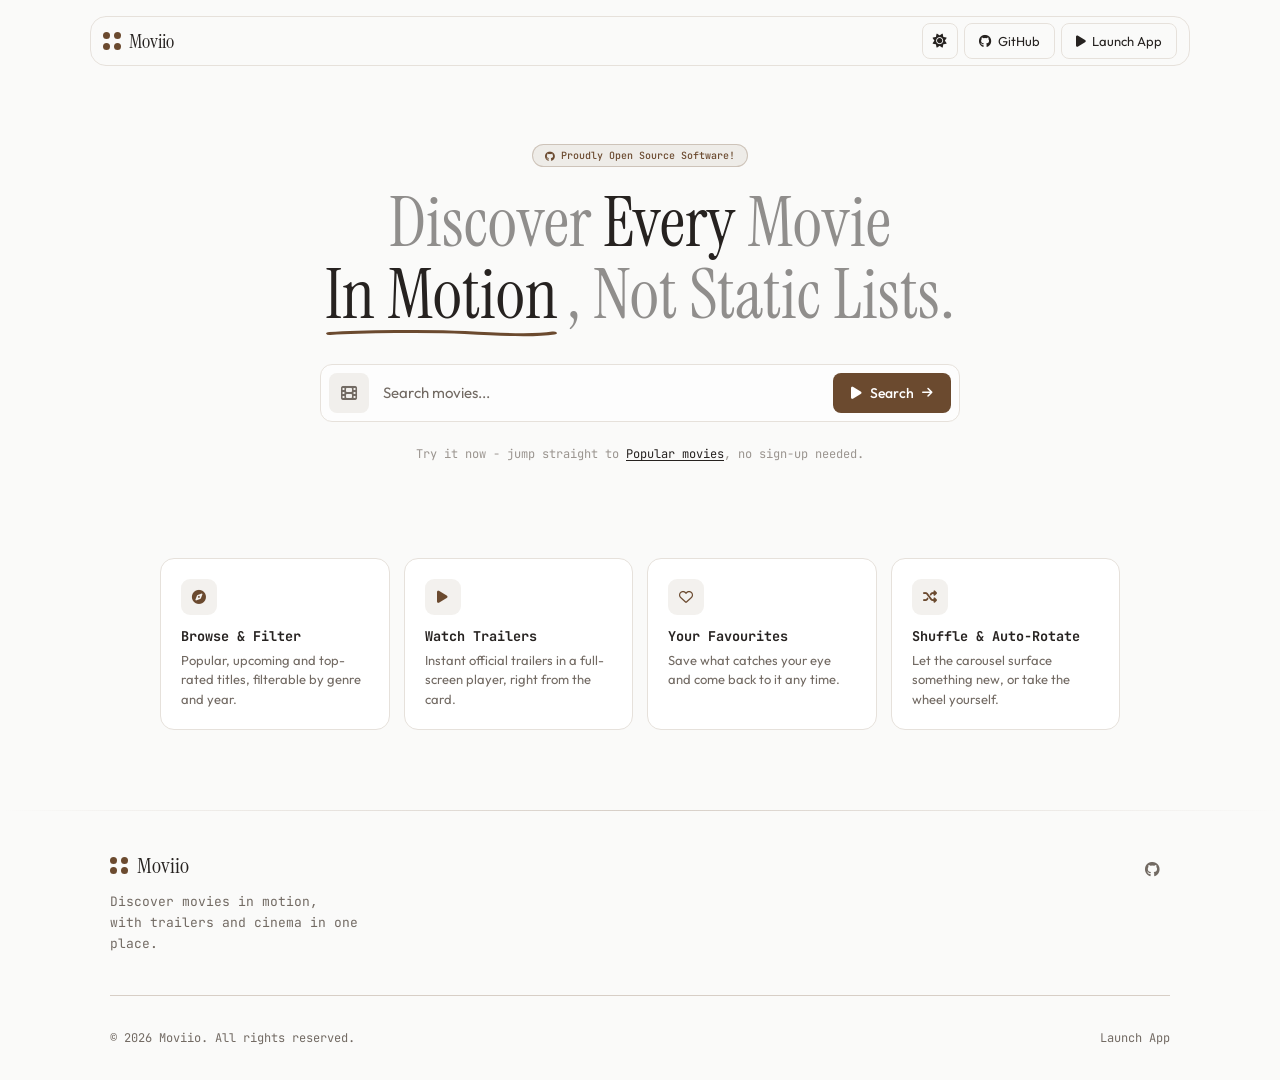
==== index.html @ a6189692 "feat: modular styles/scripts, header polish, retro carousel buttons, light theme fixes, instructions" ====
<!DOCTYPE html>
<html lang="en" data-theme="dark">
<!--
██████╗ ██╗██╗      █████╗ ██╗
██╔══██╗██║██║     ██╔══██╗██║
██████╔╝██║██║     ███████║██║
██╔══██╗██║██║     ██╔══██║██║
██████╔╝██║███████╗██║  ██║███████╗
╚═════╝ ╚═╝╚══════╝╚═╝  ╚═╝╚══════╝
███╗   ███╗ █████╗ ██╗     ██╗██╗  ██╗
████╗ ████║██╔══██╗██║     ██║██║ ██╔╝
██╔████╔██║███████║██║     ██║█████╔╝
██║╚██╔╝██║██╔══██║██║     ██║██╔═██╗
██║ ╚═╝ ██║██║  ██║███████╗██║██║  ██╗
╚═╝     ╚═╝╚═╝  ╚═╝╚══════╝╚═╝╚═╝  ╚═╝
What are you doing here?! you sneaky developer...
-->
<head>
  <meta charset="UTF-8" />
  <meta name="viewport" content="width=device-width, initial-scale=1.0" />
  <meta http-equiv="X-UA-Compatible" content="IE=edge" />
  <title>Moviio - Discover movies in motion. Browse films, watch trailers, and explore cinema with Moviio.</title>
  <meta name="description"
    content="Moviio is a modern movie discovery platform to explore popular, top-rated, and upcoming films, watch official trailers, and browse cinema in a smooth motion-driven experience." />
  <meta name="keywords"
    content="movies, movie discovery, film explorer, cinema, movie trailers, tmdb, film search, moviio" />
  <meta name="author" content="Moviio" />
  <meta name="robots" content="index, follow" />
  <meta property="og:description"
    content="Discover movies in motion. Browse films, watch trailers, and explore cinema with Moviio." />
  <meta name="theme-color" content="#16130f" />
  <meta name="color-scheme" content="dark light" />
  <link rel="icon" href="./assets/favicon.svg" />
  <link rel="manifest" href="/manifest.json">
  <meta name="apple-mobile-web-app-capable" content="yes">
  <link rel="stylesheet" href="landing.css" />
  <link rel="stylesheet" href="https://cdnjs.cloudflare.com/ajax/libs/font-awesome/6.5.1/css/all.min.css"
    crossorigin="anonymous" referrerpolicy="no-referrer" />
  <script>
    (function () {
      try {
        var t = localStorage.getItem("moviio-theme");
        if (t === "light" || t === "dark") {
          document.documentElement.setAttribute("data-theme", t);
        }
      } catch (e) { }
    })();
  </script>
</head>

<body>
  <div class="landing">
    <div class="l-bg-layers">
      <div class="l-bg-glow"></div>
      <div class="l-bg-vignette"></div>
    </div>

    <div class="l-nav-outer">
      <nav class="l-nav">
        <a class="l-nav-left" href="index.html">
          <div class="l-logo"><span></span><span></span><span></span><span></span></div>
          <span class="l-wordmark">Moviio</span>
        </a>
        <div class="l-nav-actions">
          <button class="l-pill-btn theme-toggle-btn icon-only" id="themeToggleBtn" title="Toggle theme">
            <i class="fa-solid fa-moon theme-icon-dark"></i>
            <i class="fa-solid fa-sun theme-icon-light"></i>
          </button>
          <a class="l-pill-btn" href="https://github.com/bilalmlkdev/moviio.git" target="_blank"
            rel="noopener noreferrer">
            <i class="fa-brands fa-github"></i>
            <span class="l-pill-label">GitHub</span>
          </a>
          <a class="l-pill-btn" href="app.html">
            <i class="fa-solid fa-play"></i>
            <span class="l-pill-label">Launch App</span>
          </a>
        </div>
      </nav>
    </div>

    <header class="l-hero">
      <div class="l-badge-row">
        <span class="l-badge"><i class="fa-brands fa-github"></i> Proudly Open Source Software!</span>
      </div>

      <h1 class="l-heading">
        <span class="l-dim">Discover <span class="l-solid">Every</span> Movie</span>
        <span>
          <span class="l-underline-wrap">
            <span>In Motion</span>
            <svg viewBox="0 0 100 10" preserveAspectRatio="none">
              <path d="M2 5.5C15 3.5 45 2.5 60 4.5C75 6.5 90 8 98 5" stroke="currentColor" stroke-width="3" fill="none"
                stroke-linecap="round" />
            </svg>
          </span>
          <span class="l-dim">, Not Static Lists.</span>
        </span>
      </h1>

      <div class="l-analyzer">
        <form class="l-input-row" id="landingSearchForm">
          <div class="l-input-icon"><i class="fa-solid fa-film"></i></div>
          <input type="search" class="l-input-field" id="landingSearchInput" placeholder="Search movies..."
            autocomplete="off" />
          <button type="submit" class="l-analyze-btn">
            <i class="fa-solid fa-play"></i>
            <span>Search</span>
            <i class="fa-solid fa-arrow-right" style="font-size:12px;"></i>
          </button>
        </form>
        <p class="l-analyzer-hint">
          Try it now - jump straight to <button type="button" onclick="window.location.href='app.html'">Popular
            movies</button>, no sign-up needed.
        </p>
      </div>
    </header>

    <section class="l-features">
      <div class="l-feature-card">
        <div class="l-feature-icon"><i class="fa-solid fa-compass"></i></div>
        <h3>Browse &amp; Filter</h3>
        <p>Popular, upcoming and top-rated titles, filterable by genre and year.</p>
      </div>
      <div class="l-feature-card">
        <div class="l-feature-icon"><i class="fa-solid fa-play"></i></div>
        <h3>Watch Trailers</h3>
        <p>Instant official trailers in a full-screen player, right from the card.</p>
      </div>
      <div class="l-feature-card">
        <div class="l-feature-icon"><i class="fa-regular fa-heart"></i></div>
        <h3>Your Favourites</h3>
        <p>Save what catches your eye and come back to it any time.</p>
      </div>
      <div class="l-feature-card">
        <div class="l-feature-icon"><i class="fa-solid fa-shuffle"></i></div>
        <h3>Shuffle &amp; Auto-Rotate</h3>
        <p>Let the carousel surface something new, or take the wheel yourself.</p>
      </div>
    </section>

    <footer class="l-footer">
      <div class="l-footer-hairline"></div>
      <div class="l-footer-inner">
        <div class="l-footer-top">
          <div class="l-footer-brand-block">
            <a class="l-footer-brand" href="index.html">
              <div class="l-logo"><span></span><span></span><span></span><span></span></div>
              <span class="l-wordmark">Moviio</span>
            </a>
            <p class="l-footer-tagline">Discover movies in motion,<br />with trailers and cinema in one place.</p>
          </div>

          <div class="l-footer-social">
            <a href="https://github.com/bilalmlkdev/moviio.git" target="_blank" rel="noopener noreferrer"
              aria-label="GitHub">
              <i class="fa-brands fa-github"></i>
            </a>
          </div>
        </div>

        <div class="l-footer-bottom">
          <p class="l-footer-copy">© <span id="footerYear"></span> Moviio. All rights reserved.</p>
          <div class="l-footer-links">
            <a href="app.html">Launch App</a>
          </div>
        </div>
      </div>
    </footer>
  </div>

  <script src="theme.js"></script>
  <script>
    document.getElementById("footerYear").textContent = new Date().getFullYear();

    document.getElementById("landingSearchForm").addEventListener("submit", function (e) {
      e.preventDefault();
      const query = document.getElementById("landingSearchInput").value.trim();
      if (query) {
        window.location.href = `app.html?search=${encodeURIComponent(query)}`;
      } else {
        window.location.href = "app.html";
      }
    });

    if ('serviceWorker' in navigator) {
      window.addEventListener('load', () => {
        navigator.serviceWorker.register('/sw.js');
      });
    }
  </script>
</body>

</html>
---- landing.css ----
@import url("https://fonts.googleapis.com/css2?family=Outfit:wght@100..900&family=JetBrains+Mono:wght@400;500;600&family=Instrument+Serif:ital@0;1&display=swap");

:root {
  --l-bg: #fafaf9;
  --l-fg: #262220;
  --l-fg-muted: #726a63;
  --l-card: #ffffff;
  --l-border: #e6e1db;
  --l-primary: #6b4a2f;
  --l-primary-fg: #ffffff;
  --l-chip-bg: rgba(107, 74, 47, 0.08);
  --l-chip-border: rgba(107, 74, 47, 0.25);
  --l-radius: 14px;
  --l-mono: "JetBrains Mono", ui-monospace, "Courier New", monospace;
  --l-serif: "Instrument Serif", Georgia, serif;
  --l-sans: "Outfit", sans-serif;
}

[data-theme="dark"] {
  --l-bg: #16130f;
  --l-fg: #f2ece4;
  --l-fg-muted: #a89c8f;
  --l-card: #201b16;
  --l-border: #332b23;
  --l-primary: #eec89a;
  --l-primary-fg: #201b16;
  --l-chip-bg: rgba(238, 200, 154, 0.1);
  --l-chip-border: rgba(238, 200, 154, 0.3);
}

* {
  box-sizing: border-box;
}

html,
body {
  margin: 0;
  padding: 0;
}

.landing {
  background: var(--l-bg);
  color: var(--l-fg);
  font-family: var(--l-sans);
  min-height: 100svh;
  width: 100%;
  overflow-x: hidden;
  position: relative;
  transition: background-color 0.25s ease, color 0.25s ease;
}

.landing a {
  color: inherit;
  text-decoration: none;
}

.landing ::selection {
  background: var(--l-primary);
  color: var(--l-primary-fg);
}

.l-bg-layers {
  position: fixed;
  inset: 0;
  z-index: -1;
  pointer-events: none;
}

.l-bg-glow {
  position: absolute;
  top: -18%;
  left: 50%;
  transform: translateX(-50%);
  width: min(680px, 90vw);
  aspect-ratio: 1 / 1;
  background: var(--l-chip-bg);
  border-radius: 50%;
  filter: blur(120px);
}

.l-bg-vignette {
  position: absolute;
  inset: 0;
  background: radial-gradient(ellipse at center, transparent 0%, var(--l-bg) 82%);
}

/* Promo banner (not used in this version) */
.l-promo {
  ...
}

/* (keep if needed) */

/* Nav */
.l-nav-outer {
  position: fixed;
  top: 0;
  left: 0;
  right: 0;
  z-index: 20;
  padding: 8px 8px 0;
}

.l-nav {
  margin: 8px auto 0;
  width: 100%;
  max-width: 1100px;
  padding: 6px 12px;
  background: color-mix(in srgb, var(--l-bg) 60%, transparent);
  backdrop-filter: blur(16px);
  -webkit-backdrop-filter: blur(16px);
  border: 1px solid var(--l-border);
  border-radius: 16px;
  display: flex;
  align-items: center;
  justify-content: space-between;
  gap: 8px;
  transition: max-width 0.3s ease, padding 0.3s ease;
}

.l-nav-left {
  display: flex;
  align-items: center;
  gap: 8px;
  min-width: 0;
}

.l-logo {
  display: inline-grid;
  grid-template-columns: repeat(2, 1fr);
  gap: 3px;
  width: 18px;
  height: 18px;
  flex-shrink: 0;
}

.l-logo span {
  width: 7px;
  height: 7px;
  border-radius: 50%;
  background: var(--l-primary);
}

.l-wordmark {
  font-family: var(--l-serif);
  font-size: 20px;
  white-space: nowrap;
}

.l-nav-actions {
  display: flex;
  align-items: center;
  gap: 6px;
  flex-shrink: 0;
}

.l-pill-btn {
  display: inline-flex;
  align-items: center;
  gap: 6px;
  height: 36px;
  padding: 0 12px;
  border-radius: 8px;
  border: 1px solid var(--l-border);
  background: transparent;
  color: var(--l-fg);
  font-family: var(--l-sans);
  font-size: 13px;
  cursor: pointer;
  transition: background 0.2s ease, border-color 0.2s ease;
}

.l-pill-btn:hover {
  background: var(--l-chip-bg);
  border-color: var(--l-primary);
}

.l-pill-btn.icon-only {
  width: 36px;
  padding: 0;
  justify-content: center;
}

.l-pill-btn .l-pill-label {
  display: none;
}

.l-pill-btn.theme-toggle-btn {
  position: relative;
}

.l-pill-btn .theme-icon-light,
.l-pill-btn .theme-icon-dark {
  position: absolute;
  transition: opacity 0.2s ease, transform 0.3s ease;
  font-size: 14px;
}

.l-pill-btn .theme-icon-light {
  opacity: 0;
  transform: rotate(-90deg) scale(0.5);
}

.l-pill-btn .theme-icon-dark {
  opacity: 1;
  transform: rotate(0deg) scale(1);
}

[data-theme="light"] .l-pill-btn .theme-icon-light {
  opacity: 1;
  transform: rotate(0deg) scale(1);
}

[data-theme="light"] .l-pill-btn .theme-icon-dark {
  opacity: 0;
  transform: rotate(90deg) scale(0.5);
}

@media (min-width: 640px) {
  .l-pill-btn .l-pill-label {
    display: inline;
  }

  .l-pill-btn:not(.icon-only) {
    padding: 0 14px;
  }
}

/* Hero */
.l-hero {
  max-width: 900px;
  margin: 0 auto;
  padding: 132px 20px 24px;
  text-align: center;
  display: flex;
  flex-direction: column;
  align-items: center;
}

.l-badge-row {
  display: flex;
  justify-content: center;
  padding: 12px 0;
}

.l-badge {
  display: inline-flex;
  align-items: center;
  gap: 6px;
  padding: 4px 12px;
  border-radius: 999px;
  background: var(--l-chip-bg);
  border: 1px solid var(--l-chip-border);
  color: var(--l-primary);
  font-family: var(--l-mono);
  font-size: 10px;
  font-weight: 500;
}

.l-heading {
  font-family: var(--l-serif);
  font-weight: 400;
  line-height: 1;
  font-size: clamp(2.2rem, 6.2vw, 4.4rem);
  margin: 8px 0 0;
  display: flex;
  flex-direction: column;
  gap: 2px;
}

.l-heading .l-dim {
  color: color-mix(in srgb, var(--l-fg) 50%, transparent);
}

.l-heading .l-solid {
  color: var(--l-fg);
}

.l-heading .l-underline-wrap {
  position: relative;
  display: inline-block;
}

.l-heading .l-underline-wrap svg {
  position: absolute;
  left: 0;
  bottom: -8px;
  width: 100%;
  height: 10px;
  color: var(--l-primary);
  z-index: 0;
}

.l-heading .l-underline-wrap span {
  position: relative;
  z-index: 1;
}

/* Analyzer-style search */
.l-analyzer {
  width: 100%;
  max-width: 640px;
  margin: 34px auto 0;
}

.l-input-row {
  display: flex;
  align-items: stretch;
  gap: 10px;
  padding: 8px;
  border-radius: 12px;
  border: 1px solid var(--l-border);
  background: color-mix(in srgb, var(--l-card) 60%, transparent);
  backdrop-filter: blur(6px);
  transition: border-color 0.2s ease, box-shadow 0.2s ease;
  flex-wrap: wrap;
}

.l-input-row:focus-within {
  border-color: var(--l-primary);
  box-shadow: 0 0 0 3px var(--l-chip-bg);
}

.l-input-icon {
  display: none;
  align-items: center;
  justify-content: center;
  width: 40px;
  height: 40px;
  border-radius: 8px;
  background: var(--l-chip-bg);
  color: var(--l-fg-muted);
  flex-shrink: 0;
}

@media (min-width: 640px) {
  .l-input-icon {
    display: flex;
  }
}

.l-input-field {
  flex: 1;
  min-width: 160px;
  background: transparent;
  border: none;
  outline: none;
  font-family: var(--l-sans);
  font-size: 15px;
  color: var(--l-fg);
  padding: 0 4px;
}

.l-input-field::placeholder {
  color: var(--l-fg-muted);
}

.l-analyze-btn {
  display: inline-flex;
  align-items: center;
  justify-content: center;
  gap: 8px;
  height: 40px;
  padding: 0 18px;
  border-radius: 8px;
  background: var(--l-primary);
  color: var(--l-primary-fg);
  font-family: var(--l-sans);
  font-size: 14px;
  font-weight: 500;
  border: none;
  cursor: pointer;
  transition: opacity 0.2s ease;
  white-space: nowrap;
  flex-shrink: 0;
  width: 100%;
}

@media (min-width: 640px) {
  .l-analyze-btn {
    width: auto;
  }
}

.l-analyze-btn:hover {
  opacity: 0.9;
}

.l-analyzer-hint {
  font-family: var(--l-mono);
  font-size: 12px;
  color: color-mix(in srgb, var(--l-fg-muted) 70%, transparent);
  text-align: center;
  padding: 12px 16px 0;
}

.l-analyzer-hint button {
  background: none;
  border: none;
  padding: 0;
  font: inherit;
  color: var(--l-fg);
  text-decoration: underline;
  text-underline-offset: 2px;
  cursor: pointer;
}

/* Features grid */
.l-features {
  max-width: 1000px;
  margin: 60px auto 0;
  padding: 0 20px;
  display: grid;
  grid-template-columns: repeat(auto-fit, minmax(210px, 1fr));
  gap: 14px;
}

.l-feature-card {
  background: var(--l-card);
  border: 1px solid var(--l-border);
  border-radius: var(--l-radius);
  padding: 20px;
  text-align: left;
  transition: transform 0.2s ease, border-color 0.2s ease;
}

.l-feature-card:hover {
  transform: translateY(-3px);
  border-color: var(--l-primary);
}

.l-feature-icon {
  width: 36px;
  height: 36px;
  border-radius: 9px;
  display: flex;
  align-items: center;
  justify-content: center;
  background: var(--l-chip-bg);
  color: var(--l-primary);
  margin-bottom: 12px;
  font-size: 14px;
}

.l-feature-card h3 {
  font-family: var(--l-mono);
  font-size: 13.5px;
  margin: 0 0 6px;
}

.l-feature-card p {
  font-family: var(--l-sans);
  font-size: 13px;
  color: var(--l-fg-muted);
  line-height: 1.5;
  margin: 0;
}

/* Footer */
.l-footer {
  margin-top: 80px;
  position: relative;
  background: var(--l-bg);
}

.l-footer-hairline {
  height: 1px;
  background: linear-gradient(to right, transparent, var(--l-chip-border), transparent);
}

.l-footer-inner {
  max-width: 1100px;
  margin: 0 auto;
  padding: 0 20px;
}

.l-footer-top {
  display: flex;
  flex-direction: column;
  align-items: flex-start;
  justify-content: space-between;
  gap: 32px;
  padding: 40px 0;
}

@media (min-width: 768px) {
  .l-footer-top {
    flex-direction: row;
  }
}

.l-footer-brand-block {
  max-width: 280px;
}

.l-footer-brand {
  display: flex;
  align-items: center;
  gap: 9px;
}

.l-footer-brand .l-wordmark {
  font-size: 22px;
}

.l-footer-tagline {
  font-family: var(--l-mono);
  font-size: 13px;
  color: var(--l-fg-muted);
  line-height: 1.6;
  margin: 12px 0 0;
}

.l-footer-social {
  display: flex;
  align-items: center;
  gap: 6px;
}

.l-footer-social a {
  display: flex;
  align-items: center;
  justify-content: center;
  width: 36px;
  height: 36px;
  border-radius: 8px;
  color: var(--l-fg-muted);
  transition: background 0.2s ease, color 0.2s ease;
  font-size: 15px;
}

.l-footer-social a:hover {
  background: var(--l-chip-bg);
  color: var(--l-fg);
}

.l-footer-bottom {
  border-top: 1px solid var(--l-chip-border);
  padding: 22px 0;
  display: flex;
  flex-direction: column;
  align-items: center;
  justify-content: space-between;
  gap: 14px;
}

@media (min-width: 640px) {
  .l-footer-bottom {
    flex-direction: row;
  }
}

.l-footer-copy,
.l-footer-meta {
  font-family: var(--l-mono);
  font-size: 12px;
  color: var(--l-fg-muted);
  text-align: center;
}

.l-footer-copy a,
.l-footer-meta a {
  text-decoration: none;
}

.l-footer-copy a:hover,
.l-footer-meta a:hover {
  text-decoration: underline;
}

.l-footer-links {
  display: flex;
  align-items: center;
  gap: 16px;
}

.l-footer-links a {
  font-family: var(--l-mono);
  font-size: 12px;
  color: var(--l-fg-muted);
  transition: color 0.2s ease;
}

.l-footer-links a:hover {
  color: var(--l-fg);
}

@media (max-width: 480px) {
  .l-hero {
    padding: 120px 16px 16px;
  }

  .l-nav {
    padding: 6px 10px;
  }

  .l-wordmark {
    font-size: 17px;
  }
}
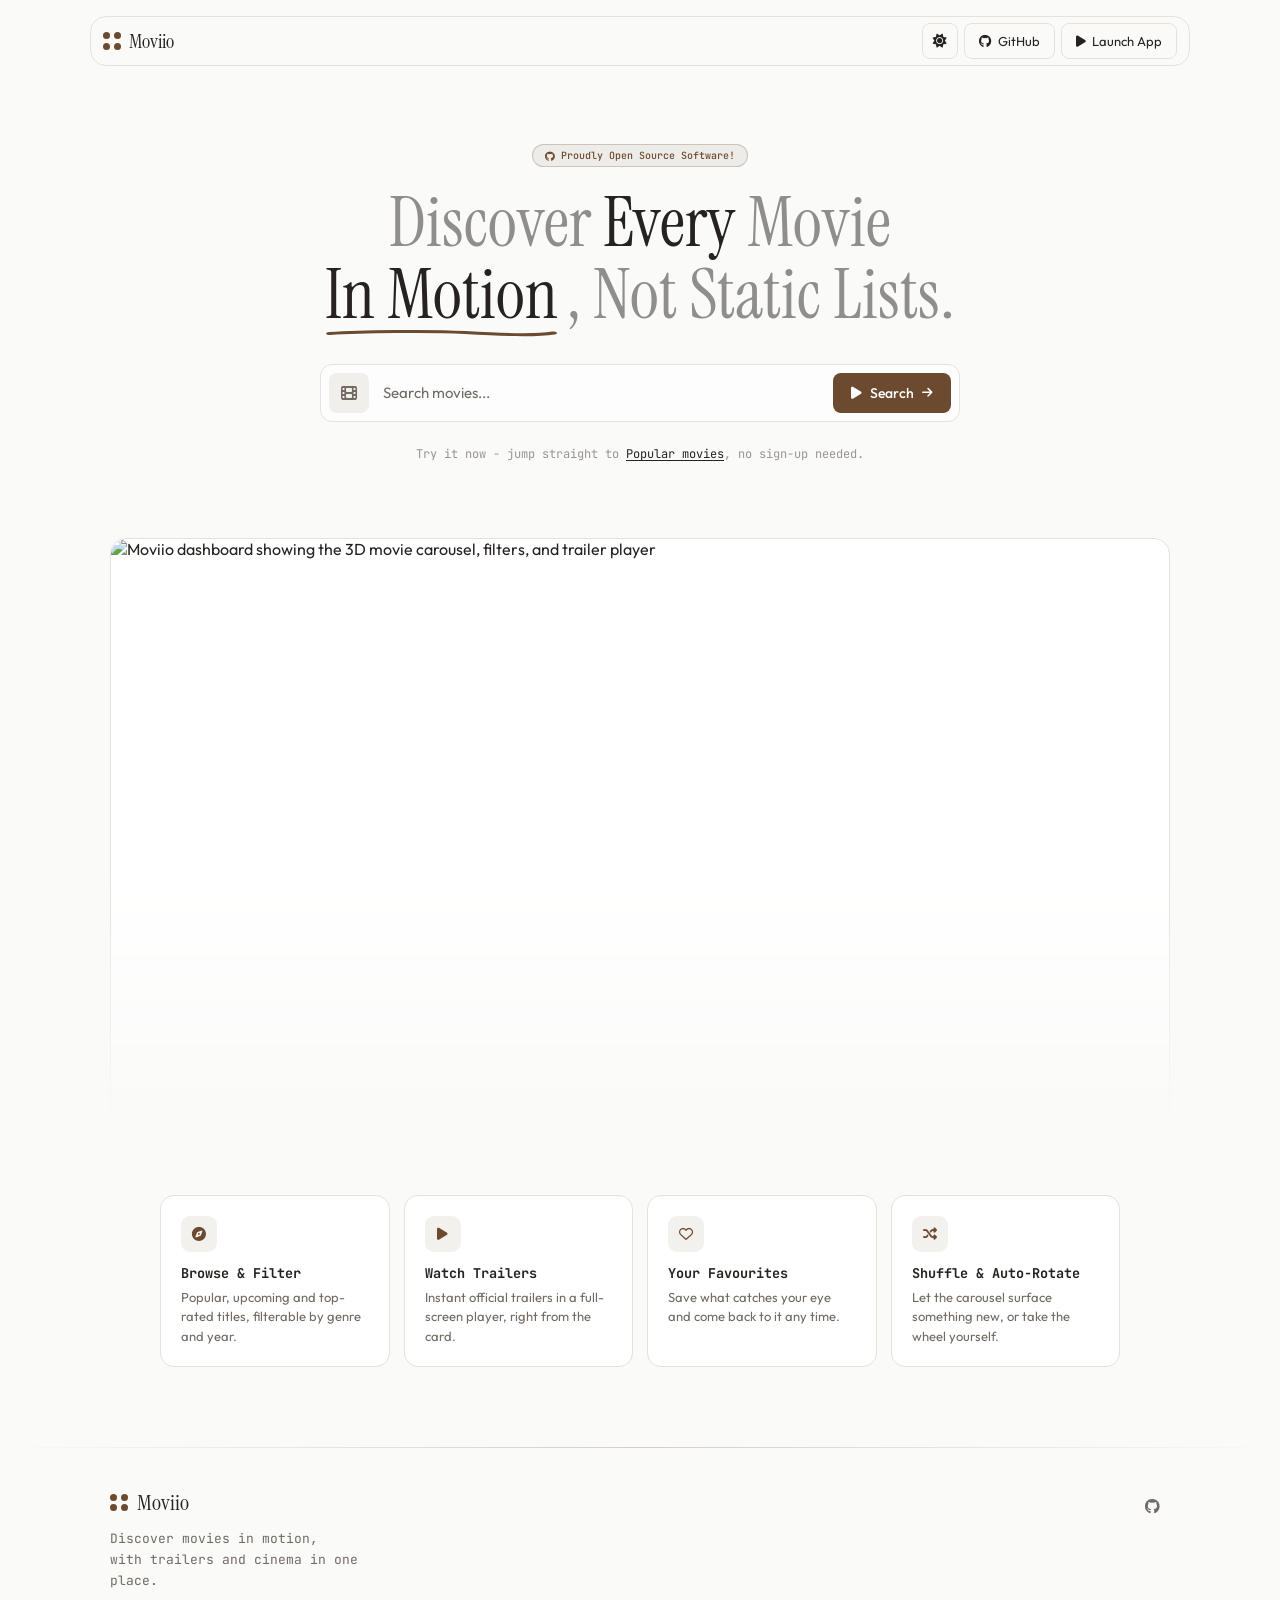
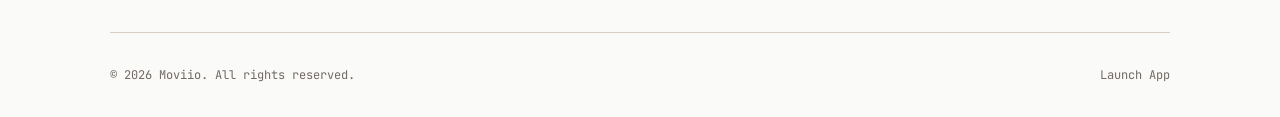
==== commit 213f7dfc: "fix: search-clear, outside-click dropdowns, drag carousel bug, trailer heart-btn ID mismatch; redesi" ====
--- a/index.html
+++ b/index.html
@@ -1,18 +1,18 @@
 <!DOCTYPE html>
 <html lang="en" data-theme="dark">
 <!--
-██████╗ ██╗██╗      █████╗ ██╗
-██╔══██╗██║██║     ██╔══██╗██║
-██████╔╝██║██║     ███████║██║
-██╔══██╗██║██║     ██╔══██║██║
-██████╔╝██║███████╗██║  ██║███████╗
-╚═════╝ ╚═╝╚══════╝╚═╝  ╚═╝╚══════╝
-███╗   ███╗ █████╗ ██╗     ██╗██╗  ██╗
-████╗ ████║██╔══██╗██║     ██║██║ ██╔╝
-██╔████╔██║███████║██║     ██║█████╔╝
-██║╚██╔╝██║██╔══██║██║     ██║██╔═██╗
-██║ ╚═╝ ██║██║  ██║███████╗██║██║  ██╗
-╚═╝     ╚═╝╚═╝  ╚═╝╚══════╝╚═╝╚═╝  ╚═╝
+████████▄ ██▄██▄      ██████▄ ██▄
+██▌▀▀██▄██▌██▌     ██▌▀▀██▄██▌
+██████▌▀██▌██▌     ████████▌██▌
+██▌▀▀██▄██▌██▌     ██▌▀▀██▄██▌
+██████▌▀██▌████████▄██▌  ██▌███████▄
+▀▀▀▀▀▀ ▀▀▀▀▀▀▀▀▀▀▀  ▀▀▀▀▀▀▀▀
+██▄   ███▄ █████▄ ██▄     ██▄██▄  ██▄
+████▄ ████▌██▀▀██▄██▌     ██▌██▌ ██▀▀
+██▌███▄▀██▌███████▌██▌     ██▌███▄▀▀
+██▌▀██▀▀██▌██▀▀██▄██▌     ██▌██▀▀██▄
+██▌ ▀▀ ██▌██▌  █████▄██▌██▄  ██▄
+▀▀     ▀▀▀▀▀  ▀▀▀▀▀▀▀▀▀▀▀▀  ▀▀
 What are you doing here?! you sneaky developer...
 -->
 <head>
@@ -36,6 +36,50 @@
   <link rel="stylesheet" href="landing.css" />
   <link rel="stylesheet" href="https://cdnjs.cloudflare.com/ajax/libs/font-awesome/6.5.1/css/all.min.css"
     crossorigin="anonymous" referrerpolicy="no-referrer" />
+  <style>
+    /* Preview section – matches landing aesthetic */
+    .l-preview {
+      margin: 40px auto 0;
+      max-width: 1100px;
+      padding: 0 20px;
+    }
+
+    .l-preview-inner {
+      position: relative;
+      overflow: hidden;
+      border-radius: 16px;
+      border: 1px solid var(--l-border);
+      background: var(--l-card);
+      box-shadow: 0 12px 40px rgba(0, 0, 0, 0.2);
+      transition: border-color 0.2s ease;
+    }
+
+    .l-preview-inner:hover {
+      border-color: var(--l-primary);
+    }
+
+    .l-preview-inner img {
+      display: block;
+      width: 100%;
+      height: auto;
+      aspect-ratio: 16 / 9;
+      object-fit: cover;
+      object-position: top;
+      border-radius: 16px;
+    }
+
+    /* Optional gradient mask at bottom (like original idea) */
+    .l-preview-mask {
+      mask-image: linear-gradient(to bottom, black 55%, transparent 100%);
+      -webkit-mask-image: linear-gradient(to bottom, black 55%, transparent 100%);
+    }
+
+    @media (max-width: 640px) {
+      .l-preview {
+        padding: 0 12px;
+      }
+    }
+  </style>
   <script>
     (function () {
       try {
@@ -116,6 +160,14 @@
       </div>
     </header>
 
+    <!--  PRODUCT SCREENSHOT / DASHBOARD PREVIEW  -->
+    <section class="l-preview">
+      <div class="l-preview-inner l-preview-mask">
+        <img src="./assets/dashboard.png"
+          alt="Moviio dashboard showing the 3D movie carousel, filters, and trailer player" loading="lazy" />
+      </div>
+    </section>
+
     <section class="l-features">
       <div class="l-feature-card">
         <div class="l-feature-icon"><i class="fa-solid fa-compass"></i></div>
--- a/landing.css
+++ b/landing.css
@@ -83,13 +83,6 @@
   inset: 0;
   background: radial-gradient(ellipse at center, transparent 0%, var(--l-bg) 82%);
 }
-
-/* Promo banner (not used in this version) */
-.l-promo {
-  ...
-}
-
-/* (keep if needed) */
 
 /* Nav */
 .l-nav-outer {
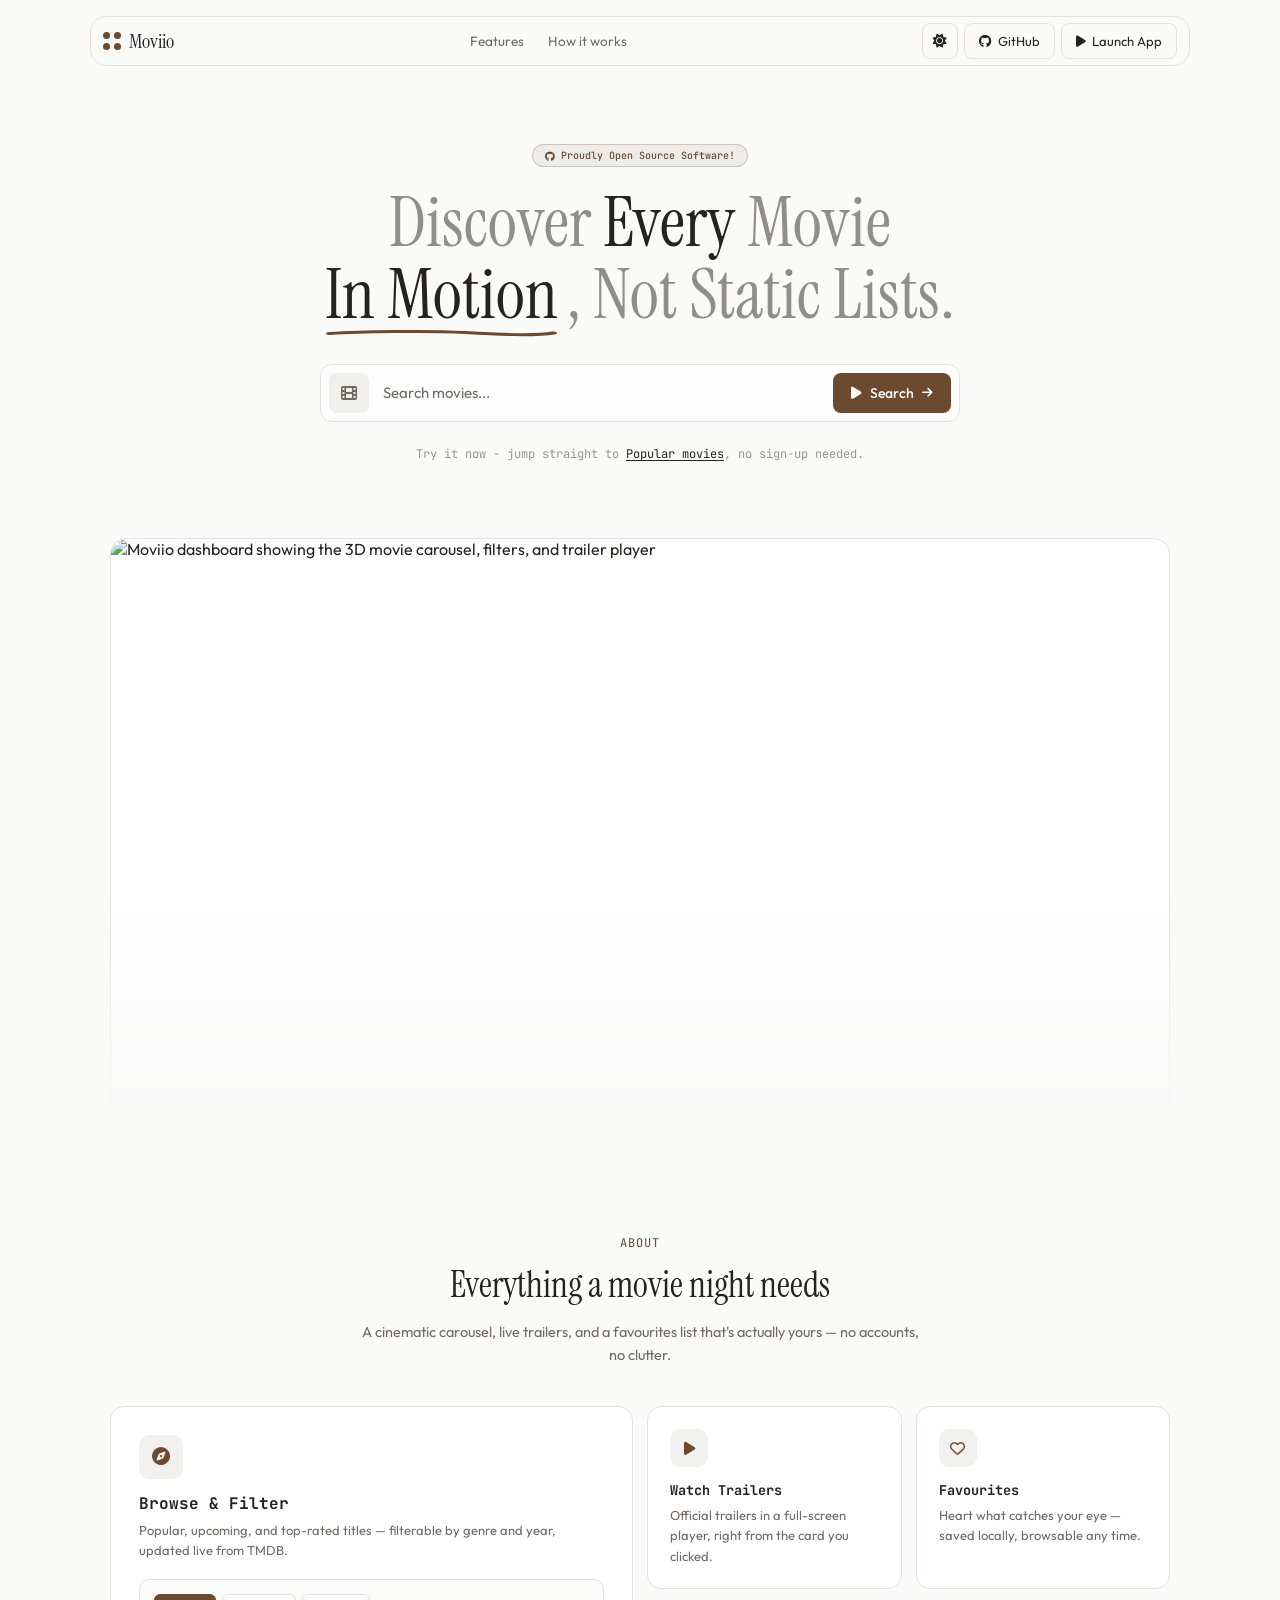
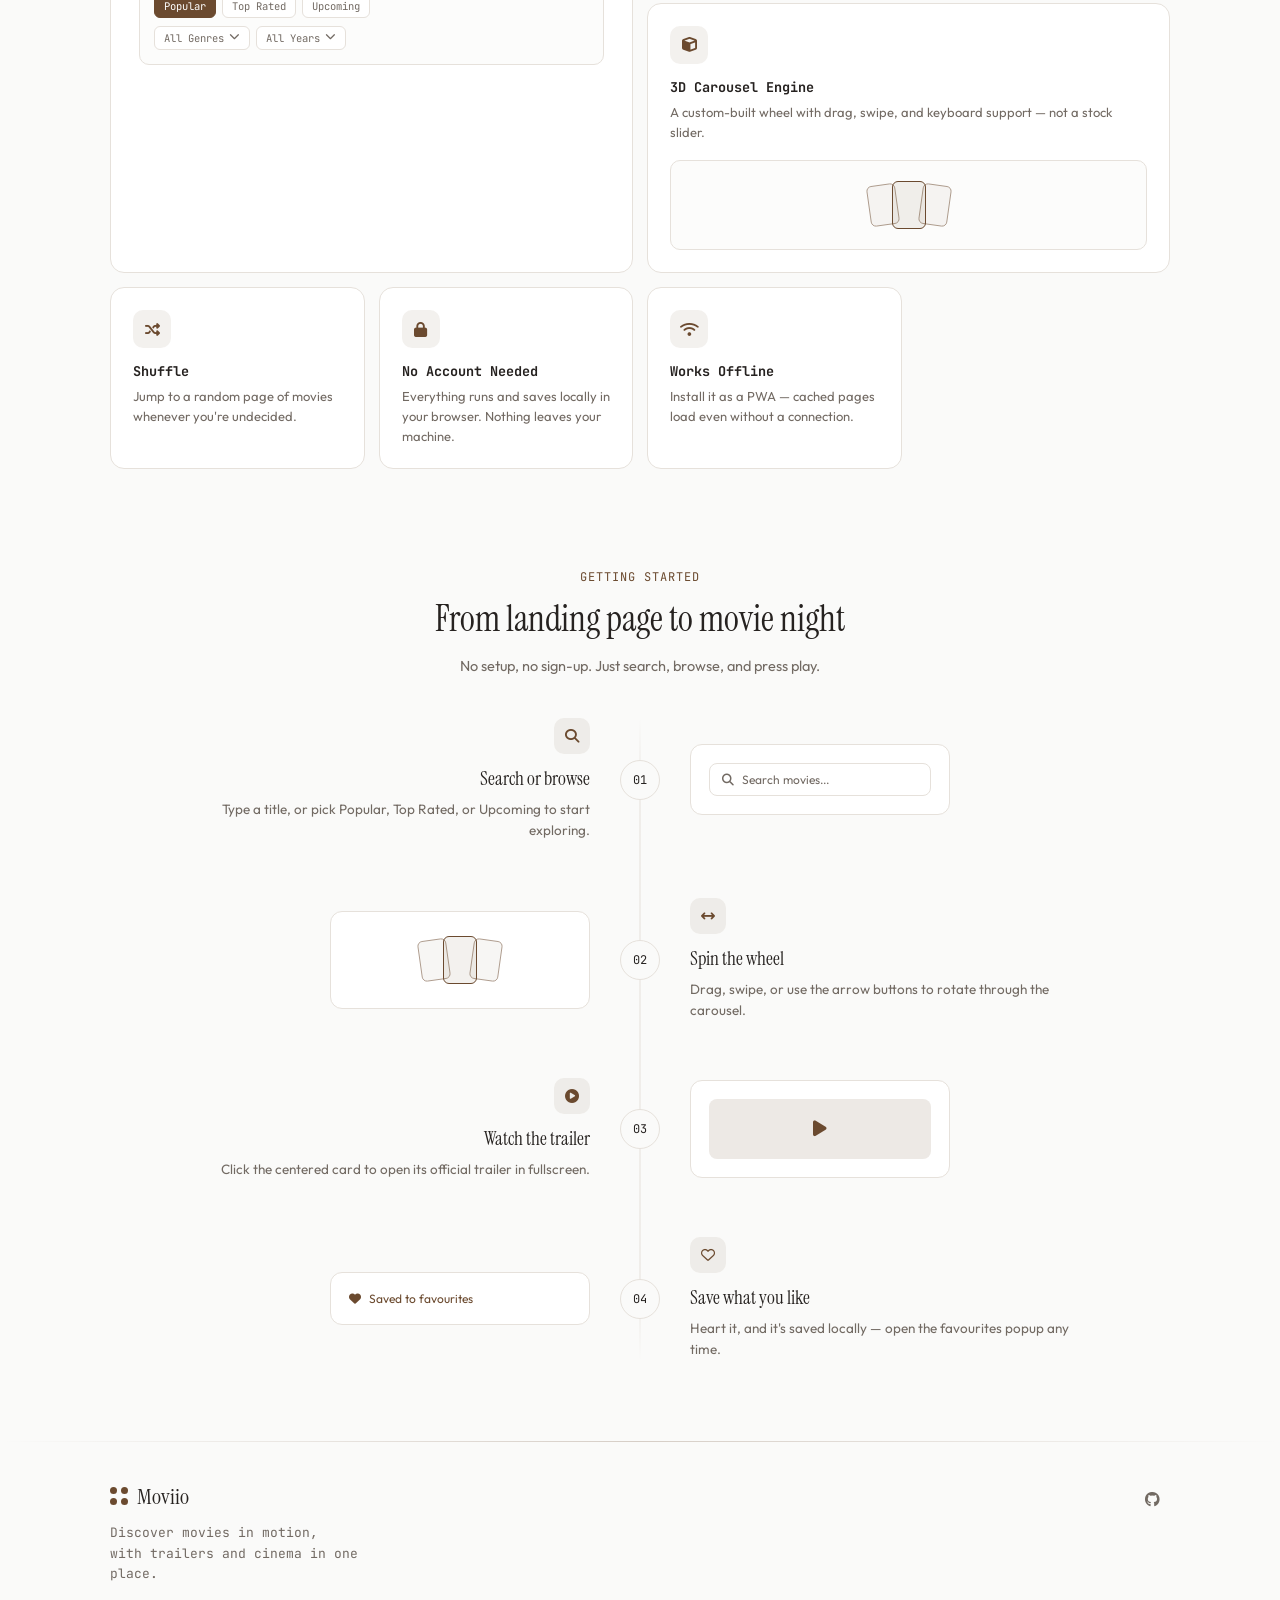
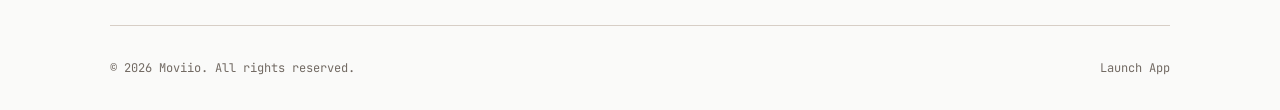
==== commit 220af9d1: "fix: button press-down bug, drag whole-wheel, app.html responsiveness; add bento About + timeline Ho" ====
--- a/index.html
+++ b/index.html
@@ -105,6 +105,10 @@
           <div class="l-logo"><span></span><span></span><span></span><span></span></div>
           <span class="l-wordmark">Moviio</span>
         </a>
+        <div class="l-nav-links">
+          <a href="#about">Features</a>
+          <a href="#how-it-works">How it works</a>
+        </div>
         <div class="l-nav-actions">
           <button class="l-pill-btn theme-toggle-btn icon-only" id="themeToggleBtn" title="Toggle theme">
             <i class="fa-solid fa-moon theme-icon-dark"></i>
@@ -168,26 +172,143 @@
       </div>
     </section>
 
-    <section class="l-features">
-      <div class="l-feature-card">
-        <div class="l-feature-icon"><i class="fa-solid fa-compass"></i></div>
-        <h3>Browse &amp; Filter</h3>
-        <p>Popular, upcoming and top-rated titles, filterable by genre and year.</p>
-      </div>
-      <div class="l-feature-card">
-        <div class="l-feature-icon"><i class="fa-solid fa-play"></i></div>
-        <h3>Watch Trailers</h3>
-        <p>Instant official trailers in a full-screen player, right from the card.</p>
-      </div>
-      <div class="l-feature-card">
-        <div class="l-feature-icon"><i class="fa-regular fa-heart"></i></div>
-        <h3>Your Favourites</h3>
-        <p>Save what catches your eye and come back to it any time.</p>
-      </div>
-      <div class="l-feature-card">
-        <div class="l-feature-icon"><i class="fa-solid fa-shuffle"></i></div>
-        <h3>Shuffle &amp; Auto-Rotate</h3>
-        <p>Let the carousel surface something new, or take the wheel yourself.</p>
+    <section class="l-about" id="about">
+      <div class="l-section-header">
+        <p class="l-eyebrow">About</p>
+        <h2 class="l-section-title">Everything a movie night needs</h2>
+        <p class="l-section-sub">
+          A cinematic carousel, live trailers, and a favourites list that's actually yours —
+          no accounts, no clutter.
+        </p>
+      </div>
+
+      <div class="l-bento">
+        <div class="l-bento-card l-bento-large">
+          <div class="l-bento-icon"><i class="fa-solid fa-compass"></i></div>
+          <h3>Browse &amp; Filter</h3>
+          <p>Popular, upcoming, and top-rated titles — filterable by genre and year, updated live from TMDB.</p>
+          <div class="l-bento-preview">
+            <div class="l-mini-row"><span class="l-mini-chip active">Popular</span><span class="l-mini-chip">Top Rated</span><span class="l-mini-chip">Upcoming</span></div>
+            <div class="l-mini-row l-mini-selects"><span class="l-mini-select">All Genres <i class="fa-solid fa-chevron-down"></i></span><span class="l-mini-select">All Years <i class="fa-solid fa-chevron-down"></i></span></div>
+          </div>
+        </div>
+
+        <div class="l-bento-card">
+          <div class="l-bento-icon"><i class="fa-solid fa-play"></i></div>
+          <h3>Watch Trailers</h3>
+          <p>Official trailers in a full-screen player, right from the card you clicked.</p>
+        </div>
+
+        <div class="l-bento-card">
+          <div class="l-bento-icon"><i class="fa-regular fa-heart"></i></div>
+          <h3>Favourites</h3>
+          <p>Heart what catches your eye — saved locally, browsable any time.</p>
+        </div>
+
+        <div class="l-bento-card l-bento-medium">
+          <div class="l-bento-icon"><i class="fa-solid fa-cube"></i></div>
+          <h3>3D Carousel Engine</h3>
+          <p>A custom-built wheel with drag, swipe, and keyboard support — not a stock slider.</p>
+          <div class="l-bento-preview">
+            <div class="l-mini-wheel">
+              <span class="l-mini-card l-mini-card-l"></span>
+              <span class="l-mini-card l-mini-card-c"></span>
+              <span class="l-mini-card l-mini-card-r"></span>
+            </div>
+          </div>
+        </div>
+
+        <div class="l-bento-card">
+          <div class="l-bento-icon"><i class="fa-solid fa-shuffle"></i></div>
+          <h3>Shuffle</h3>
+          <p>Jump to a random page of movies whenever you're undecided.</p>
+        </div>
+
+        <div class="l-bento-card">
+          <div class="l-bento-icon"><i class="fa-solid fa-lock"></i></div>
+          <h3>No Account Needed</h3>
+          <p>Everything runs and saves locally in your browser. Nothing leaves your machine.</p>
+        </div>
+
+        <div class="l-bento-card">
+          <div class="l-bento-icon"><i class="fa-solid fa-wifi"></i></div>
+          <h3>Works Offline</h3>
+          <p>Install it as a PWA — cached pages load even without a connection.</p>
+        </div>
+      </div>
+    </section>
+
+    <section class="l-how" id="how-it-works">
+      <div class="l-section-header">
+        <p class="l-eyebrow">Getting Started</p>
+        <h2 class="l-section-title">From landing page to movie night</h2>
+        <p class="l-section-sub">
+          No setup, no sign-up. Just search, browse, and press play.
+        </p>
+      </div>
+
+      <div class="l-timeline">
+        <div class="l-timeline-line"></div>
+
+        <div class="l-timeline-step">
+          <div class="l-timeline-marker">01</div>
+          <div class="l-timeline-content l-timeline-left">
+            <div class="l-timeline-icon"><i class="fa-solid fa-magnifying-glass"></i></div>
+            <h3>Search or browse</h3>
+            <p>Type a title, or pick Popular, Top Rated, or Upcoming to start exploring.</p>
+          </div>
+          <div class="l-timeline-visual l-timeline-right">
+            <div class="l-mini-window">
+              <div class="l-mini-search"><i class="fa-solid fa-magnifying-glass"></i> Search movies...</div>
+            </div>
+          </div>
+        </div>
+
+        <div class="l-timeline-step">
+          <div class="l-timeline-marker">02</div>
+          <div class="l-timeline-visual l-timeline-left">
+            <div class="l-mini-window">
+              <div class="l-mini-wheel">
+                <span class="l-mini-card l-mini-card-l"></span>
+                <span class="l-mini-card l-mini-card-c"></span>
+                <span class="l-mini-card l-mini-card-r"></span>
+              </div>
+            </div>
+          </div>
+          <div class="l-timeline-content l-timeline-right">
+            <div class="l-timeline-icon"><i class="fa-solid fa-arrows-left-right"></i></div>
+            <h3>Spin the wheel</h3>
+            <p>Drag, swipe, or use the arrow buttons to rotate through the carousel.</p>
+          </div>
+        </div>
+
+        <div class="l-timeline-step">
+          <div class="l-timeline-marker">03</div>
+          <div class="l-timeline-content l-timeline-left">
+            <div class="l-timeline-icon"><i class="fa-solid fa-circle-play"></i></div>
+            <h3>Watch the trailer</h3>
+            <p>Click the centered card to open its official trailer in fullscreen.</p>
+          </div>
+          <div class="l-timeline-visual l-timeline-right">
+            <div class="l-mini-window">
+              <div class="l-mini-trailer"><i class="fa-solid fa-play"></i></div>
+            </div>
+          </div>
+        </div>
+
+        <div class="l-timeline-step">
+          <div class="l-timeline-marker">04</div>
+          <div class="l-timeline-visual l-timeline-left">
+            <div class="l-mini-window">
+              <div class="l-mini-heart"><i class="fa-solid fa-heart"></i> Saved to favourites</div>
+            </div>
+          </div>
+          <div class="l-timeline-content l-timeline-right">
+            <div class="l-timeline-icon"><i class="fa-regular fa-heart"></i></div>
+            <h3>Save what you like</h3>
+            <p>Heart it, and it's saved locally — open the favourites popup any time.</p>
+          </div>
+        </div>
       </div>
     </section>
 
--- a/landing.css
+++ b/landing.css
@@ -116,6 +116,31 @@
   align-items: center;
   gap: 8px;
   min-width: 0;
+}
+
+.l-nav-links {
+  display: flex;
+  align-items: center;
+  gap: 24px;
+  flex: 1;
+  justify-content: center;
+}
+
+.l-nav-links a {
+  font-family: var(--l-sans);
+  font-size: 13.5px;
+  color: var(--l-fg-muted);
+  transition: color 0.15s ease;
+}
+
+.l-nav-links a:hover {
+  color: var(--l-fg);
+}
+
+@media (max-width: 720px) {
+  .l-nav-links {
+    display: none;
+  }
 }
 
 .l-logo {
@@ -591,3 +616,407 @@
     font-size: 17px;
   }
 }
+
+/* ============================================
+   ABOUT SECTION  bento grid
+   ============================================ */
+
+.l-about {
+  max-width: 1100px;
+  margin: 100px auto 0;
+  padding: 0 20px;
+}
+
+.l-section-header {
+  text-align: center;
+  max-width: 560px;
+  margin: 0 auto 40px;
+}
+
+.l-eyebrow {
+  font-family: var(--l-mono);
+  font-size: 12px;
+  letter-spacing: 1px;
+  text-transform: uppercase;
+  color: var(--l-primary);
+  margin: 0 0 10px;
+}
+
+.l-section-title {
+  font-family: var(--l-serif);
+  font-size: clamp(26px, 4vw, 36px);
+  font-weight: 400;
+  color: var(--l-fg);
+  margin: 0 0 12px;
+}
+
+.l-section-sub {
+  font-family: var(--l-sans);
+  font-size: 14.5px;
+  color: var(--l-fg-muted);
+  line-height: 1.6;
+  margin: 0;
+}
+
+.l-bento {
+  display: grid;
+  grid-template-columns: repeat(4, 1fr);
+  gap: 14px;
+}
+
+.l-bento-card {
+  grid-column: span 1;
+  background: var(--l-card);
+  border: 1px solid var(--l-border);
+  border-radius: var(--l-radius);
+  padding: 22px;
+  text-align: left;
+  transition: transform 0.2s ease, border-color 0.2s ease;
+}
+
+.l-bento-card:hover {
+  transform: translateY(-3px);
+  border-color: var(--l-primary);
+}
+
+.l-bento-large {
+  grid-column: span 2;
+  grid-row: span 2;
+  padding: 28px;
+}
+
+.l-bento-medium {
+  grid-column: span 2;
+}
+
+.l-bento-icon {
+  width: 38px;
+  height: 38px;
+  border-radius: 10px;
+  display: flex;
+  align-items: center;
+  justify-content: center;
+  background: var(--l-chip-bg);
+  color: var(--l-primary);
+  margin-bottom: 14px;
+  font-size: 15px;
+}
+
+.l-bento-large .l-bento-icon {
+  width: 44px;
+  height: 44px;
+  font-size: 18px;
+}
+
+.l-bento-card h3 {
+  font-family: var(--l-mono);
+  font-size: 13.5px;
+  margin: 0 0 6px;
+  color: var(--l-fg);
+}
+
+.l-bento-large h3 {
+  font-size: 16px;
+}
+
+.l-bento-card p {
+  font-family: var(--l-sans);
+  font-size: 13px;
+  color: var(--l-fg-muted);
+  line-height: 1.55;
+  margin: 0;
+}
+
+.l-bento-preview {
+  margin-top: 18px;
+  border-radius: 10px;
+  border: 1px solid var(--l-border);
+  background: color-mix(in srgb, var(--l-bg) 60%, transparent);
+  padding: 14px;
+}
+
+.l-mini-row {
+  display: flex;
+  gap: 6px;
+  flex-wrap: wrap;
+}
+
+.l-mini-row + .l-mini-row {
+  margin-top: 8px;
+}
+
+.l-mini-chip {
+  font-family: var(--l-mono);
+  font-size: 10.5px;
+  padding: 4px 9px;
+  border-radius: 6px;
+  background: var(--l-card);
+  border: 1px solid var(--l-border);
+  color: var(--l-fg-muted);
+}
+
+.l-mini-chip.active {
+  background: var(--l-primary);
+  color: var(--l-primary-fg);
+  border-color: var(--l-primary);
+}
+
+.l-mini-select {
+  font-family: var(--l-mono);
+  font-size: 10.5px;
+  padding: 4px 9px;
+  border-radius: 6px;
+  background: var(--l-card);
+  border: 1px solid var(--l-border);
+  color: var(--l-fg-muted);
+  display: inline-flex;
+  align-items: center;
+  gap: 5px;
+}
+
+.l-mini-wheel {
+  display: flex;
+  align-items: center;
+  justify-content: center;
+  gap: -8px;
+  height: 60px;
+  position: relative;
+}
+
+.l-mini-card {
+  width: 34px;
+  height: 48px;
+  border-radius: 6px;
+  background: var(--l-chip-bg);
+  border: 1px solid var(--l-primary);
+  position: absolute;
+}
+
+.l-mini-card-l {
+  transform: translateX(-26px) rotate(-8deg) scale(0.85);
+  opacity: 0.6;
+}
+
+.l-mini-card-c {
+  transform: translateX(0) scale(1);
+  z-index: 1;
+}
+
+.l-mini-card-r {
+  transform: translateX(26px) rotate(8deg) scale(0.85);
+  opacity: 0.6;
+}
+
+/* ============================================
+   HOW IT WORKS  timeline
+   ============================================ */
+
+.l-how {
+  max-width: 900px;
+  margin: 100px auto 0;
+  padding: 0 20px;
+}
+
+.l-timeline {
+  position: relative;
+}
+
+.l-timeline-line {
+  position: absolute;
+  left: 50%;
+  top: 0;
+  bottom: 0;
+  width: 1px;
+  background: linear-gradient(to bottom, transparent, var(--l-border) 10%, var(--l-border) 90%, transparent);
+  transform: translateX(-50%);
+}
+
+.l-timeline-step {
+  display: grid;
+  grid-template-columns: 1fr 1fr;
+  gap: 40px;
+  align-items: center;
+  position: relative;
+  margin-bottom: 56px;
+}
+
+.l-timeline-step:last-child {
+  margin-bottom: 0;
+}
+
+.l-timeline-marker {
+  position: absolute;
+  left: 50%;
+  top: 50%;
+  transform: translate(-50%, -50%);
+  width: 40px;
+  height: 40px;
+  border-radius: 50%;
+  background: var(--l-bg);
+  border: 1px solid var(--l-border);
+  display: flex;
+  align-items: center;
+  justify-content: center;
+  font-family: var(--l-mono);
+  font-size: 12px;
+  color: var(--l-fg);
+  z-index: 2;
+}
+
+.l-timeline-content {
+  text-align: left;
+}
+
+.l-timeline-left {
+  text-align: right;
+  padding-right: 30px;
+}
+
+.l-timeline-right {
+  padding-left: 30px;
+}
+
+.l-timeline-icon {
+  width: 36px;
+  height: 36px;
+  border-radius: 10px;
+  display: inline-flex;
+  align-items: center;
+  justify-content: center;
+  background: var(--l-chip-bg);
+  color: var(--l-primary);
+  margin-bottom: 12px;
+  font-size: 14px;
+}
+
+.l-timeline-content h3 {
+  font-family: var(--l-serif);
+  font-weight: 400;
+  font-size: 19px;
+  color: var(--l-fg);
+  margin: 0 0 8px;
+}
+
+.l-timeline-content p {
+  font-family: var(--l-sans);
+  font-size: 13.5px;
+  color: var(--l-fg-muted);
+  line-height: 1.6;
+  margin: 0;
+}
+
+.l-mini-window {
+  border-radius: 12px;
+  border: 1px solid var(--l-border);
+  background: var(--l-card);
+  padding: 18px;
+  max-width: 260px;
+}
+
+.l-timeline-left .l-mini-window {
+  margin-left: auto;
+}
+
+.l-timeline-right .l-mini-window {
+  margin-right: auto;
+}
+
+.l-mini-search {
+  display: flex;
+  align-items: center;
+  gap: 8px;
+  font-family: var(--l-sans);
+  font-size: 12px;
+  color: var(--l-fg-muted);
+  border: 1px solid var(--l-border);
+  border-radius: 8px;
+  padding: 8px 12px;
+}
+
+.l-mini-trailer {
+  display: flex;
+  align-items: center;
+  justify-content: center;
+  height: 60px;
+  border-radius: 8px;
+  background: color-mix(in srgb, var(--l-primary) 12%, transparent);
+  color: var(--l-primary);
+  font-size: 18px;
+}
+
+.l-mini-heart {
+  display: flex;
+  align-items: center;
+  gap: 8px;
+  font-family: var(--l-sans);
+  font-size: 12px;
+  color: var(--l-primary);
+}
+
+/* ============================================
+   RESPONSIVE  bento + timeline
+   ============================================ */
+
+@media (max-width: 720px) {
+  .l-bento {
+    grid-template-columns: repeat(2, 1fr);
+  }
+
+  .l-bento-large,
+  .l-bento-medium {
+    grid-column: span 2;
+  }
+
+  .l-bento-large {
+    grid-row: span 1;
+  }
+
+  .l-timeline-line {
+    left: 20px;
+  }
+
+  .l-timeline-step {
+    grid-template-columns: 1fr;
+    gap: 16px;
+    padding-left: 50px;
+  }
+
+  .l-timeline-marker {
+    left: 20px;
+    width: 32px;
+    height: 32px;
+    font-size: 10px;
+  }
+
+  .l-timeline-left,
+  .l-timeline-right {
+    text-align: left;
+    padding-left: 0;
+    padding-right: 0;
+  }
+
+  .l-timeline-left .l-mini-window,
+  .l-timeline-right .l-mini-window {
+    margin-left: 0;
+    margin-right: 0;
+  }
+
+  .l-timeline-visual {
+    order: 2;
+  }
+
+  .l-timeline-content {
+    order: 1;
+  }
+}
+
+@media (max-width: 480px) {
+  .l-bento {
+    grid-template-columns: 1fr;
+  }
+
+  .l-bento-large,
+  .l-bento-medium {
+    grid-column: span 1;
+  }
+}
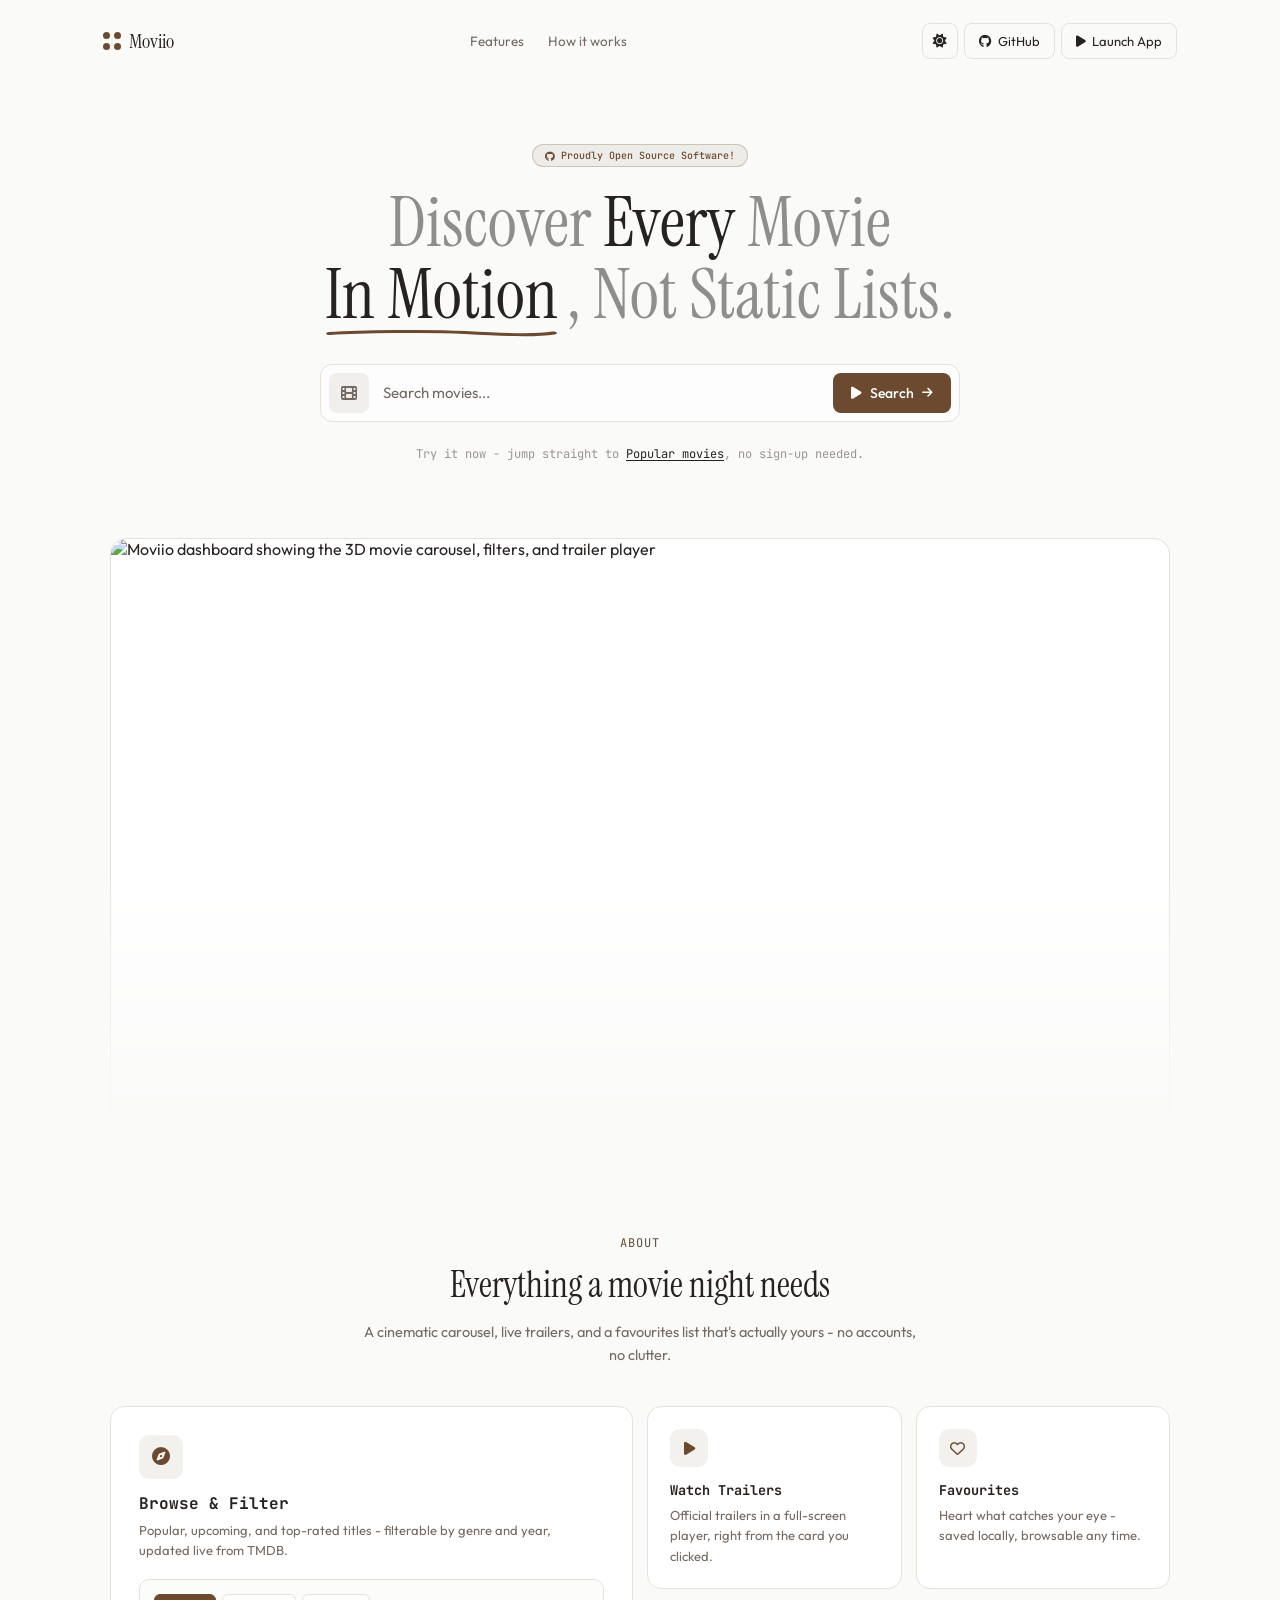
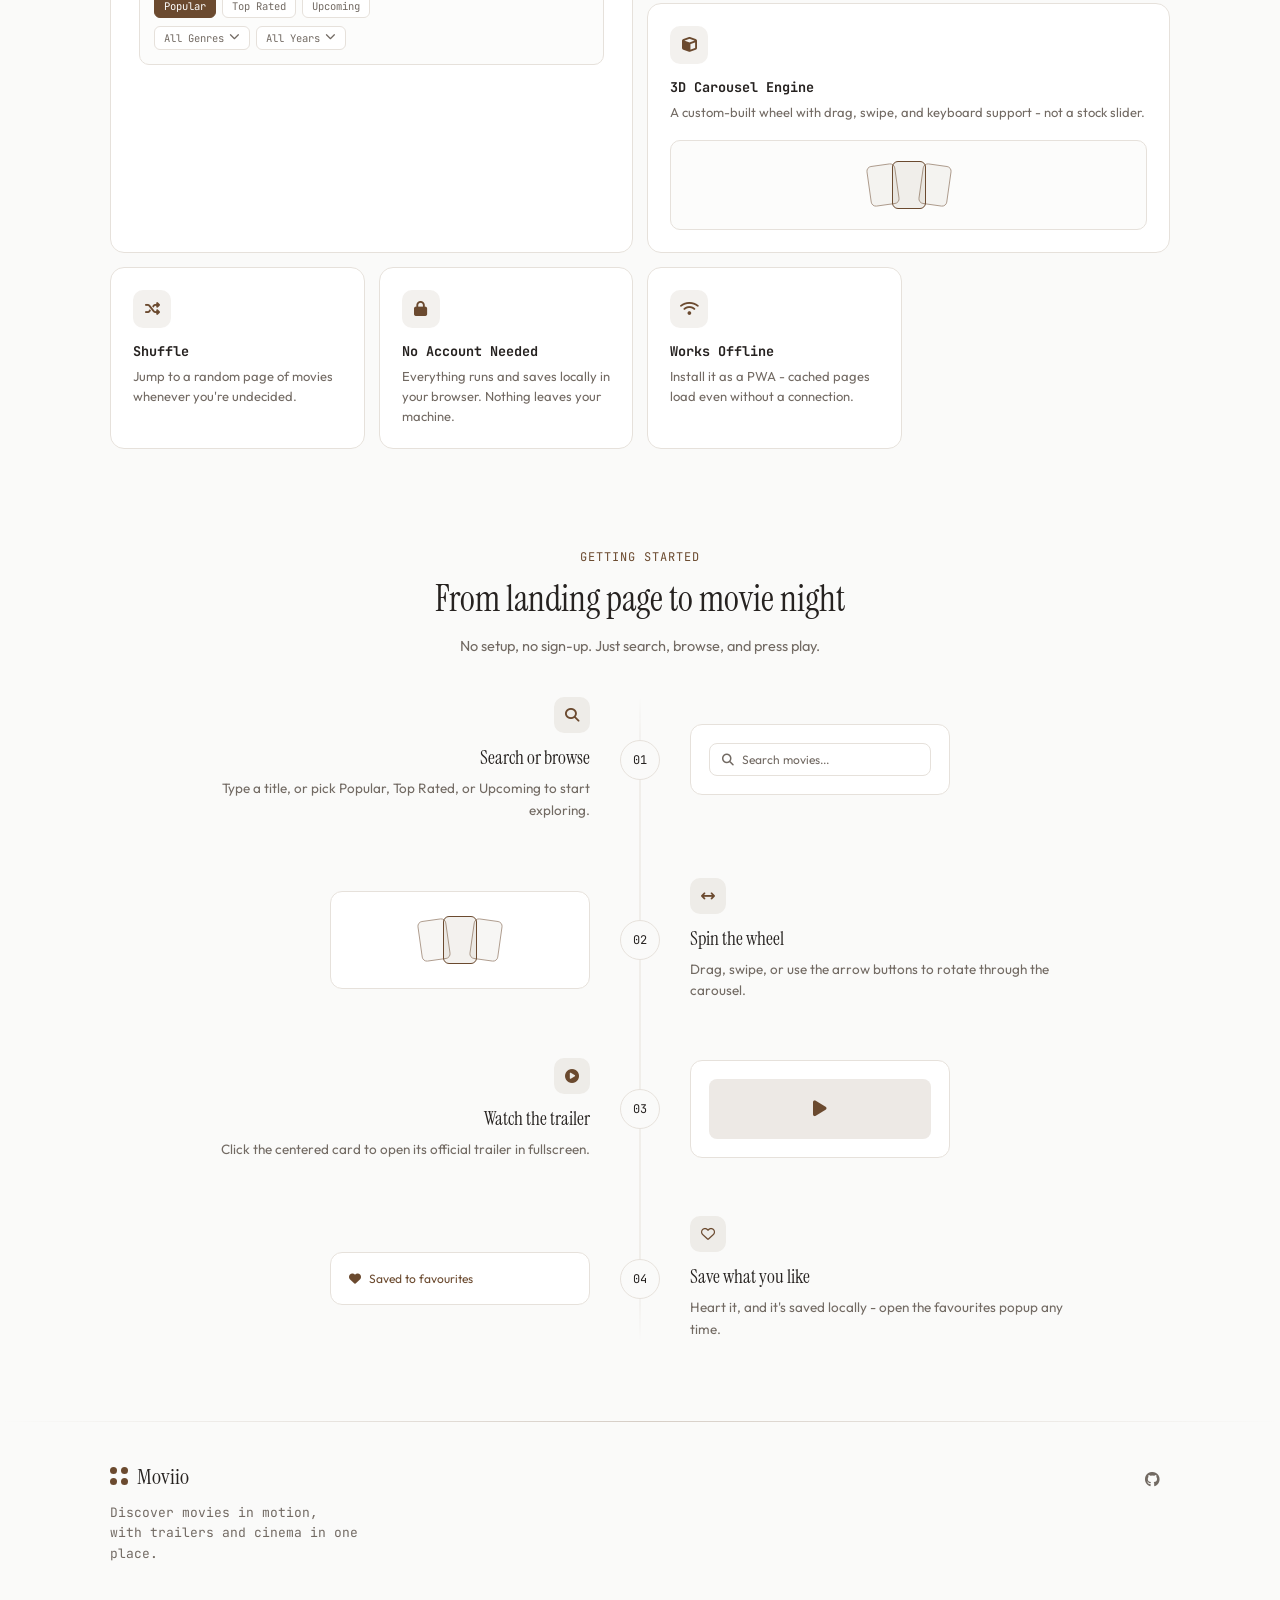
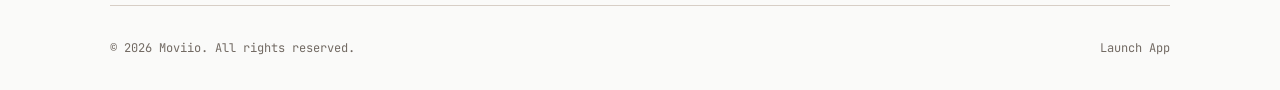
==== commit 794ff2ce: "style: restyle landing nav + about bento with scroll-shrink header, mobile menu, and hover-glow reve" ====
--- a/index.html
+++ b/index.html
@@ -1,20 +1,5 @@
 <!DOCTYPE html>
 <html lang="en" data-theme="dark">
-<!--
-████████▄ ██▄██▄      ██████▄ ██▄
-██▌▀▀██▄██▌██▌     ██▌▀▀██▄██▌
-██████▌▀██▌██▌     ████████▌██▌
-██▌▀▀██▄██▌██▌     ██▌▀▀██▄██▌
-██████▌▀██▌████████▄██▌  ██▌███████▄
-▀▀▀▀▀▀ ▀▀▀▀▀▀▀▀▀▀▀  ▀▀▀▀▀▀▀▀
-██▄   ███▄ █████▄ ██▄     ██▄██▄  ██▄
-████▄ ████▌██▀▀██▄██▌     ██▌██▌ ██▀▀
-██▌███▄▀██▌███████▌██▌     ██▌███▄▀▀
-██▌▀██▀▀██▌██▀▀██▄██▌     ██▌██▀▀██▄
-██▌ ▀▀ ██▌██▌  █████▄██▌██▄  ██▄
-▀▀     ▀▀▀▀▀  ▀▀▀▀▀▀▀▀▀▀▀▀  ▀▀
-What are you doing here?! you sneaky developer...
--->
 <head>
   <meta charset="UTF-8" />
   <meta name="viewport" content="width=device-width, initial-scale=1.0" />
@@ -100,7 +85,7 @@
     </div>
 
     <div class="l-nav-outer">
-      <nav class="l-nav">
+      <nav class="l-nav" id="landingNav">
         <a class="l-nav-left" href="index.html">
           <div class="l-logo"><span></span><span></span><span></span><span></span></div>
           <span class="l-wordmark">Moviio</span>
@@ -123,6 +108,16 @@
             <i class="fa-solid fa-play"></i>
             <span class="l-pill-label">Launch App</span>
           </a>
+          <button type="button" class="l-nav-menu-btn" id="navMenuBtn" aria-label="Open Menu">
+            <i class="fa-solid fa-bars l-icon-open"></i>
+            <i class="fa-solid fa-xmark l-icon-close"></i>
+          </button>
+        </div>
+        <div class="l-nav-mobile-panel">
+          <div class="l-nav-mobile-links">
+            <a href="#about">Features</a>
+            <a href="#how-it-works">How it works</a>
+          </div>
         </div>
       </nav>
     </div>
@@ -177,7 +172,7 @@
         <p class="l-eyebrow">About</p>
         <h2 class="l-section-title">Everything a movie night needs</h2>
         <p class="l-section-sub">
-          A cinematic carousel, live trailers, and a favourites list that's actually yours —
+          A cinematic carousel, live trailers, and a favourites list that's actually yours -
           no accounts, no clutter.
         </p>
       </div>
@@ -186,29 +181,35 @@
         <div class="l-bento-card l-bento-large">
           <div class="l-bento-icon"><i class="fa-solid fa-compass"></i></div>
           <h3>Browse &amp; Filter</h3>
-          <p>Popular, upcoming, and top-rated titles — filterable by genre and year, updated live from TMDB.</p>
+          <p>Popular, upcoming, and top-rated titles - filterable by genre and year, updated live from TMDB.</p>
           <div class="l-bento-preview">
-            <div class="l-mini-row"><span class="l-mini-chip active">Popular</span><span class="l-mini-chip">Top Rated</span><span class="l-mini-chip">Upcoming</span></div>
-            <div class="l-mini-row l-mini-selects"><span class="l-mini-select">All Genres <i class="fa-solid fa-chevron-down"></i></span><span class="l-mini-select">All Years <i class="fa-solid fa-chevron-down"></i></span></div>
-          </div>
+            <div class="l-mini-row"><span class="l-mini-chip active">Popular</span><span class="l-mini-chip">Top
+                Rated</span><span class="l-mini-chip">Upcoming</span></div>
+            <div class="l-mini-row l-mini-selects"><span class="l-mini-select">All Genres <i
+                  class="fa-solid fa-chevron-down"></i></span><span class="l-mini-select">All Years <i
+                  class="fa-solid fa-chevron-down"></i></span></div>
+          </div>
+          <div class="l-bento-glow"></div>
         </div>
 
         <div class="l-bento-card">
           <div class="l-bento-icon"><i class="fa-solid fa-play"></i></div>
           <h3>Watch Trailers</h3>
           <p>Official trailers in a full-screen player, right from the card you clicked.</p>
+          <div class="l-bento-glow"></div>
         </div>
 
         <div class="l-bento-card">
           <div class="l-bento-icon"><i class="fa-regular fa-heart"></i></div>
           <h3>Favourites</h3>
-          <p>Heart what catches your eye — saved locally, browsable any time.</p>
+          <p>Heart what catches your eye - saved locally, browsable any time.</p>
+          <div class="l-bento-glow"></div>
         </div>
 
         <div class="l-bento-card l-bento-medium">
           <div class="l-bento-icon"><i class="fa-solid fa-cube"></i></div>
           <h3>3D Carousel Engine</h3>
-          <p>A custom-built wheel with drag, swipe, and keyboard support — not a stock slider.</p>
+          <p>A custom-built wheel with drag, swipe, and keyboard support - not a stock slider.</p>
           <div class="l-bento-preview">
             <div class="l-mini-wheel">
               <span class="l-mini-card l-mini-card-l"></span>
@@ -216,24 +217,28 @@
               <span class="l-mini-card l-mini-card-r"></span>
             </div>
           </div>
+          <div class="l-bento-glow"></div>
         </div>
 
         <div class="l-bento-card">
           <div class="l-bento-icon"><i class="fa-solid fa-shuffle"></i></div>
           <h3>Shuffle</h3>
           <p>Jump to a random page of movies whenever you're undecided.</p>
+          <div class="l-bento-glow"></div>
         </div>
 
         <div class="l-bento-card">
           <div class="l-bento-icon"><i class="fa-solid fa-lock"></i></div>
           <h3>No Account Needed</h3>
           <p>Everything runs and saves locally in your browser. Nothing leaves your machine.</p>
+          <div class="l-bento-glow"></div>
         </div>
 
         <div class="l-bento-card">
           <div class="l-bento-icon"><i class="fa-solid fa-wifi"></i></div>
           <h3>Works Offline</h3>
-          <p>Install it as a PWA — cached pages load even without a connection.</p>
+          <p>Install it as a PWA - cached pages load even without a connection.</p>
+          <div class="l-bento-glow"></div>
         </div>
       </div>
     </section>
@@ -306,7 +311,7 @@
           <div class="l-timeline-content l-timeline-right">
             <div class="l-timeline-icon"><i class="fa-regular fa-heart"></i></div>
             <h3>Save what you like</h3>
-            <p>Heart it, and it's saved locally — open the favourites popup any time.</p>
+            <p>Heart it, and it's saved locally - open the favourites popup any time.</p>
           </div>
         </div>
       </div>
@@ -346,6 +351,63 @@
   <script>
     document.getElementById("footerYear").textContent = new Date().getFullYear();
 
+    // Nav: shrink/blur on scroll (matches ReadmeForge header behavior)
+    (function () {
+      var nav = document.getElementById("landingNav");
+      var menuBtn = document.getElementById("navMenuBtn");
+      if (!nav) return;
+
+      function onScroll() {
+        if (window.scrollY > 50) {
+          nav.classList.add("is-scrolled");
+        } else {
+          nav.classList.remove("is-scrolled");
+        }
+      }
+      window.addEventListener("scroll", onScroll, { passive: true });
+      onScroll();
+
+      if (menuBtn) {
+        menuBtn.addEventListener("click", function () {
+          var isOpen = nav.getAttribute("data-menu") === "open";
+          nav.setAttribute("data-menu", isOpen ? "" : "open");
+          menuBtn.setAttribute("aria-label", isOpen ? "Open Menu" : "Close Menu");
+        });
+        nav.querySelectorAll(".l-nav-mobile-links a").forEach(function (a) {
+          a.addEventListener("click", function () {
+            nav.setAttribute("data-menu", "");
+          });
+        });
+      }
+    })();
+
+    // Bento cards: staggered reveal on scroll into view
+    (function () {
+      var cards = document.querySelectorAll(".l-bento-card");
+      if (!cards.length) return;
+
+      if (!("IntersectionObserver" in window)) {
+        cards.forEach(function (c) { c.classList.add("l-reveal"); });
+        return;
+      }
+
+      var observer = new IntersectionObserver(
+        function (entries) {
+          entries.forEach(function (entry, i) {
+            if (entry.isIntersecting) {
+              var idx = Array.prototype.indexOf.call(cards, entry.target);
+              entry.target.style.animationDelay = (idx * 0.06) + "s";
+              entry.target.classList.add("l-reveal");
+              observer.unobserve(entry.target);
+            }
+          });
+        },
+        { threshold: 0.15, rootMargin: "0px 0px -80px 0px" },
+      );
+
+      cards.forEach(function (card) { observer.observe(card); });
+    })();
+
     document.getElementById("landingSearchForm").addEventListener("submit", function (e) {
       e.preventDefault();
       const query = document.getElementById("landingSearchInput").value.trim();
--- a/landing.css
+++ b/landing.css
@@ -95,20 +95,30 @@
 }
 
 .l-nav {
+  position: relative;
   margin: 8px auto 0;
   width: 100%;
   max-width: 1100px;
   padding: 6px 12px;
-  background: color-mix(in srgb, var(--l-bg) 60%, transparent);
+  background: transparent;
+  border: 1px solid transparent;
+  border-radius: 16px;
+  display: flex;
+  align-items: center;
+  justify-content: space-between;
+  gap: 8px;
+  flex-wrap: wrap;
+  transition: max-width 0.3s ease, padding 0.3s ease, background 0.3s ease,
+    border-color 0.3s ease, backdrop-filter 0.3s ease;
+}
+
+.l-nav.is-scrolled {
+  max-width: 900px;
+  padding: 6px 10px;
+  background: color-mix(in srgb, var(--l-bg) 70%, transparent);
   backdrop-filter: blur(16px);
   -webkit-backdrop-filter: blur(16px);
-  border: 1px solid var(--l-border);
-  border-radius: 16px;
-  display: flex;
-  align-items: center;
-  justify-content: space-between;
-  gap: 8px;
-  transition: max-width 0.3s ease, padding 0.3s ease;
+  border-color: var(--l-border);
 }
 
 .l-nav-left {
@@ -119,7 +129,7 @@
 }
 
 .l-nav-links {
-  display: flex;
+  display: none;
   align-items: center;
   gap: 24px;
   flex: 1;
@@ -137,10 +147,98 @@
   color: var(--l-fg);
 }
 
-@media (max-width: 720px) {
+@media (min-width: 721px) {
   .l-nav-links {
+    display: flex;
+  }
+}
+
+/* Mobile menu toggle */
+.l-nav-menu-btn {
+  display: inline-flex;
+  align-items: center;
+  justify-content: center;
+  width: 36px;
+  height: 36px;
+  border-radius: 8px;
+  border: 1px solid var(--l-border);
+  background: transparent;
+  color: var(--l-fg);
+  cursor: pointer;
+  position: relative;
+  flex-shrink: 0;
+}
+
+@media (min-width: 721px) {
+  .l-nav-menu-btn {
     display: none;
   }
+}
+
+.l-nav-menu-btn i {
+  position: absolute;
+  font-size: 15px;
+  transition: opacity 0.2s ease, transform 0.2s ease;
+}
+
+.l-nav-menu-btn .l-icon-close {
+  opacity: 0;
+  transform: rotate(-90deg) scale(0.5);
+}
+
+.l-nav-menu-btn .l-icon-open {
+  opacity: 1;
+  transform: rotate(0deg) scale(1);
+}
+
+.l-nav[data-menu="open"] .l-nav-menu-btn .l-icon-close {
+  opacity: 1;
+  transform: rotate(0deg) scale(1);
+}
+
+.l-nav[data-menu="open"] .l-nav-menu-btn .l-icon-open {
+  opacity: 0;
+  transform: rotate(90deg) scale(0.5);
+}
+
+/* Mobile dropdown panel */
+.l-nav-mobile-panel {
+  display: none;
+  width: 100%;
+  order: 5;
+}
+
+.l-nav[data-menu="open"] .l-nav-mobile-panel {
+  display: block;
+}
+
+@media (min-width: 721px) {
+  .l-nav-mobile-panel {
+    display: none !important;
+  }
+}
+
+.l-nav-mobile-links {
+  display: flex;
+  flex-direction: column;
+  gap: 4px;
+  padding: 12px 4px 6px;
+  border-top: 1px solid var(--l-border);
+  margin-top: 10px;
+}
+
+.l-nav-mobile-links a {
+  font-family: var(--l-sans);
+  font-size: 14px;
+  color: var(--l-fg-muted);
+  padding: 8px 6px;
+  border-radius: 8px;
+  transition: color 0.15s ease, background 0.15s ease;
+}
+
+.l-nav-mobile-links a:hover {
+  color: var(--l-fg);
+  background: var(--l-chip-bg);
 }
 
 .l-logo {
@@ -665,18 +763,52 @@
 }
 
 .l-bento-card {
+  position: relative;
+  overflow: hidden;
   grid-column: span 1;
   background: var(--l-card);
   border: 1px solid var(--l-border);
   border-radius: var(--l-radius);
   padding: 22px;
   text-align: left;
-  transition: transform 0.2s ease, border-color 0.2s ease;
+  transition: transform 0.2s ease, border-color 0.2s ease, box-shadow 0.3s ease;
+  opacity: 0;
+  transform: translateY(16px);
+}
+
+.l-bento-card.l-reveal {
+  animation: l-bento-in 0.4s ease forwards;
+}
+
+@keyframes l-bento-in {
+  to {
+    opacity: 1;
+    transform: translateY(0);
+  }
 }
 
 .l-bento-card:hover {
   transform: translateY(-3px);
   border-color: var(--l-primary);
+  box-shadow: 0 8px 24px color-mix(in srgb, var(--l-primary) 12%, transparent);
+}
+
+.l-bento-glow {
+  pointer-events: none;
+  position: absolute;
+  bottom: -40px;
+  right: -40px;
+  width: 128px;
+  height: 128px;
+  border-radius: 50%;
+  background: color-mix(in srgb, var(--l-primary) 18%, transparent);
+  filter: blur(28px);
+  opacity: 0;
+  transition: opacity 0.5s ease;
+}
+
+.l-bento-card:hover .l-bento-glow {
+  opacity: 1;
 }
 
 .l-bento-large {
@@ -741,7 +873,7 @@
   flex-wrap: wrap;
 }
 
-.l-mini-row + .l-mini-row {
+.l-mini-row+.l-mini-row {
   margin-top: 8px;
 }
 
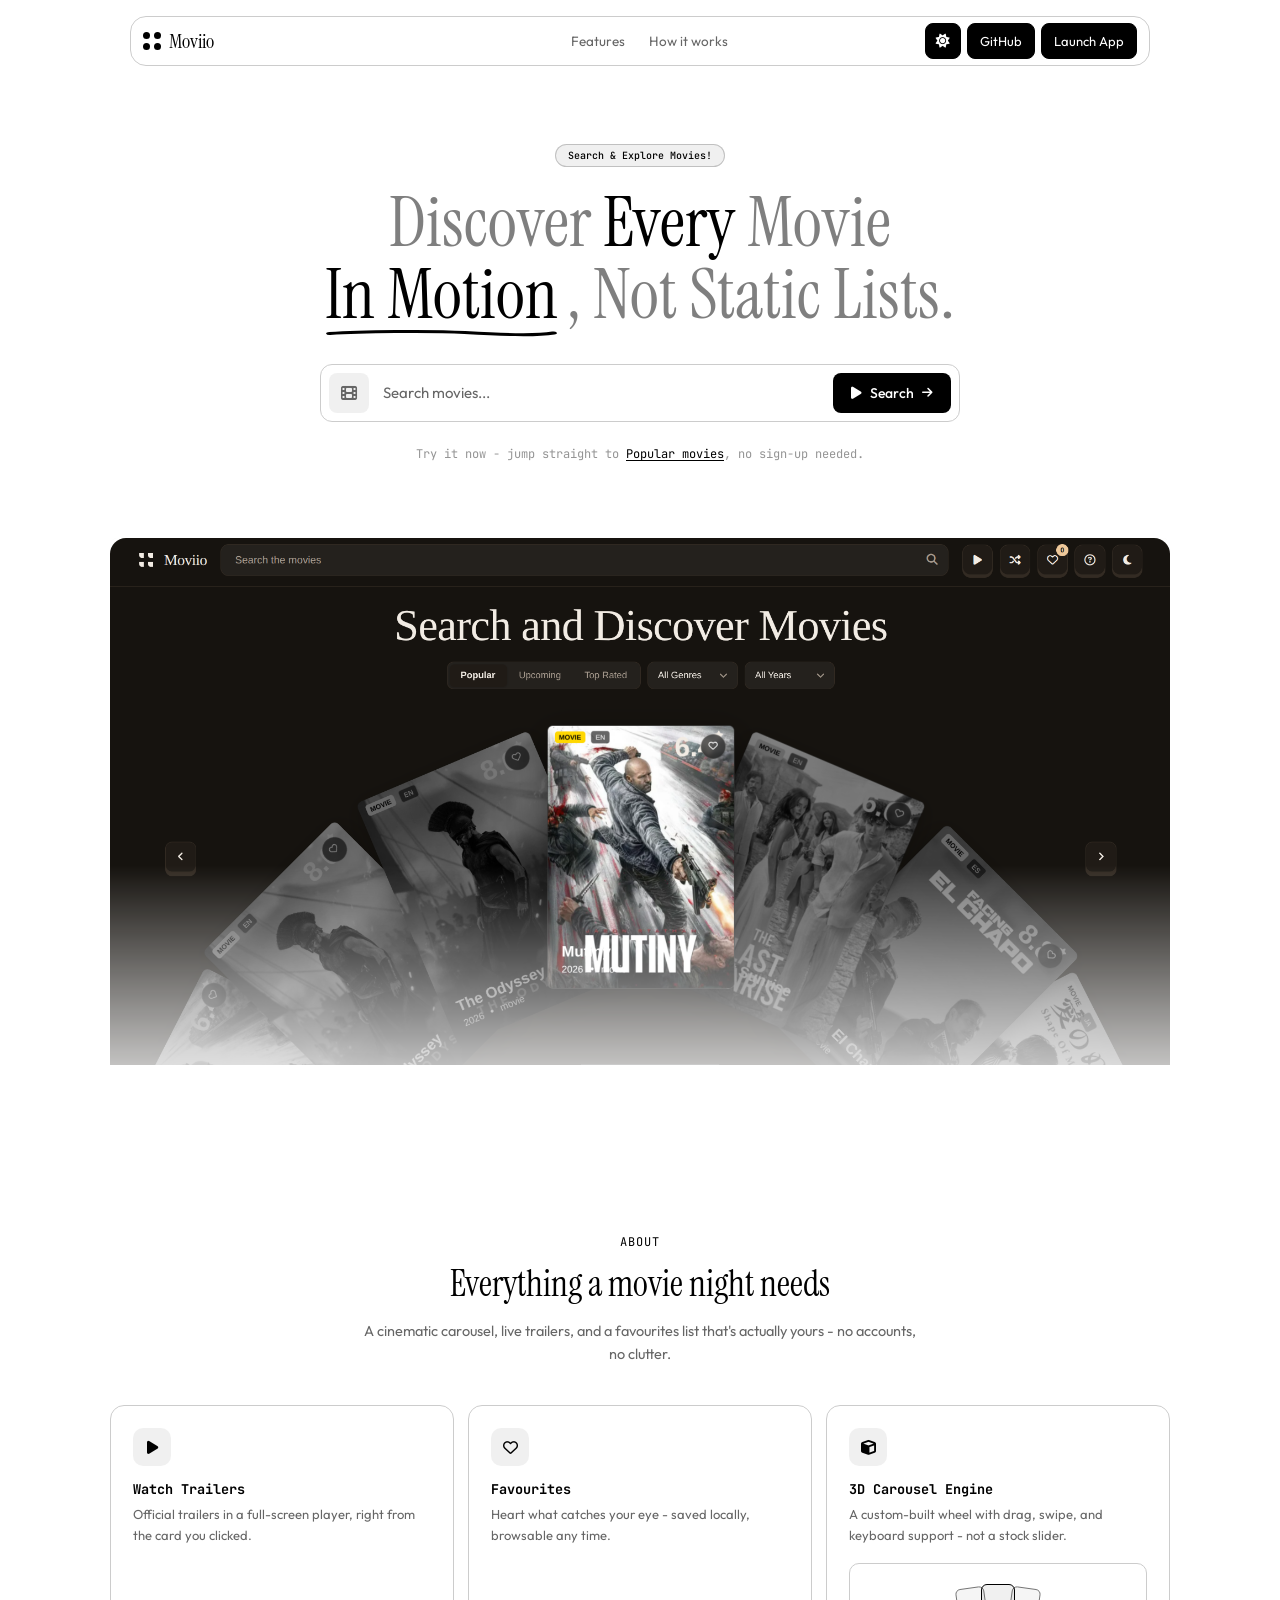
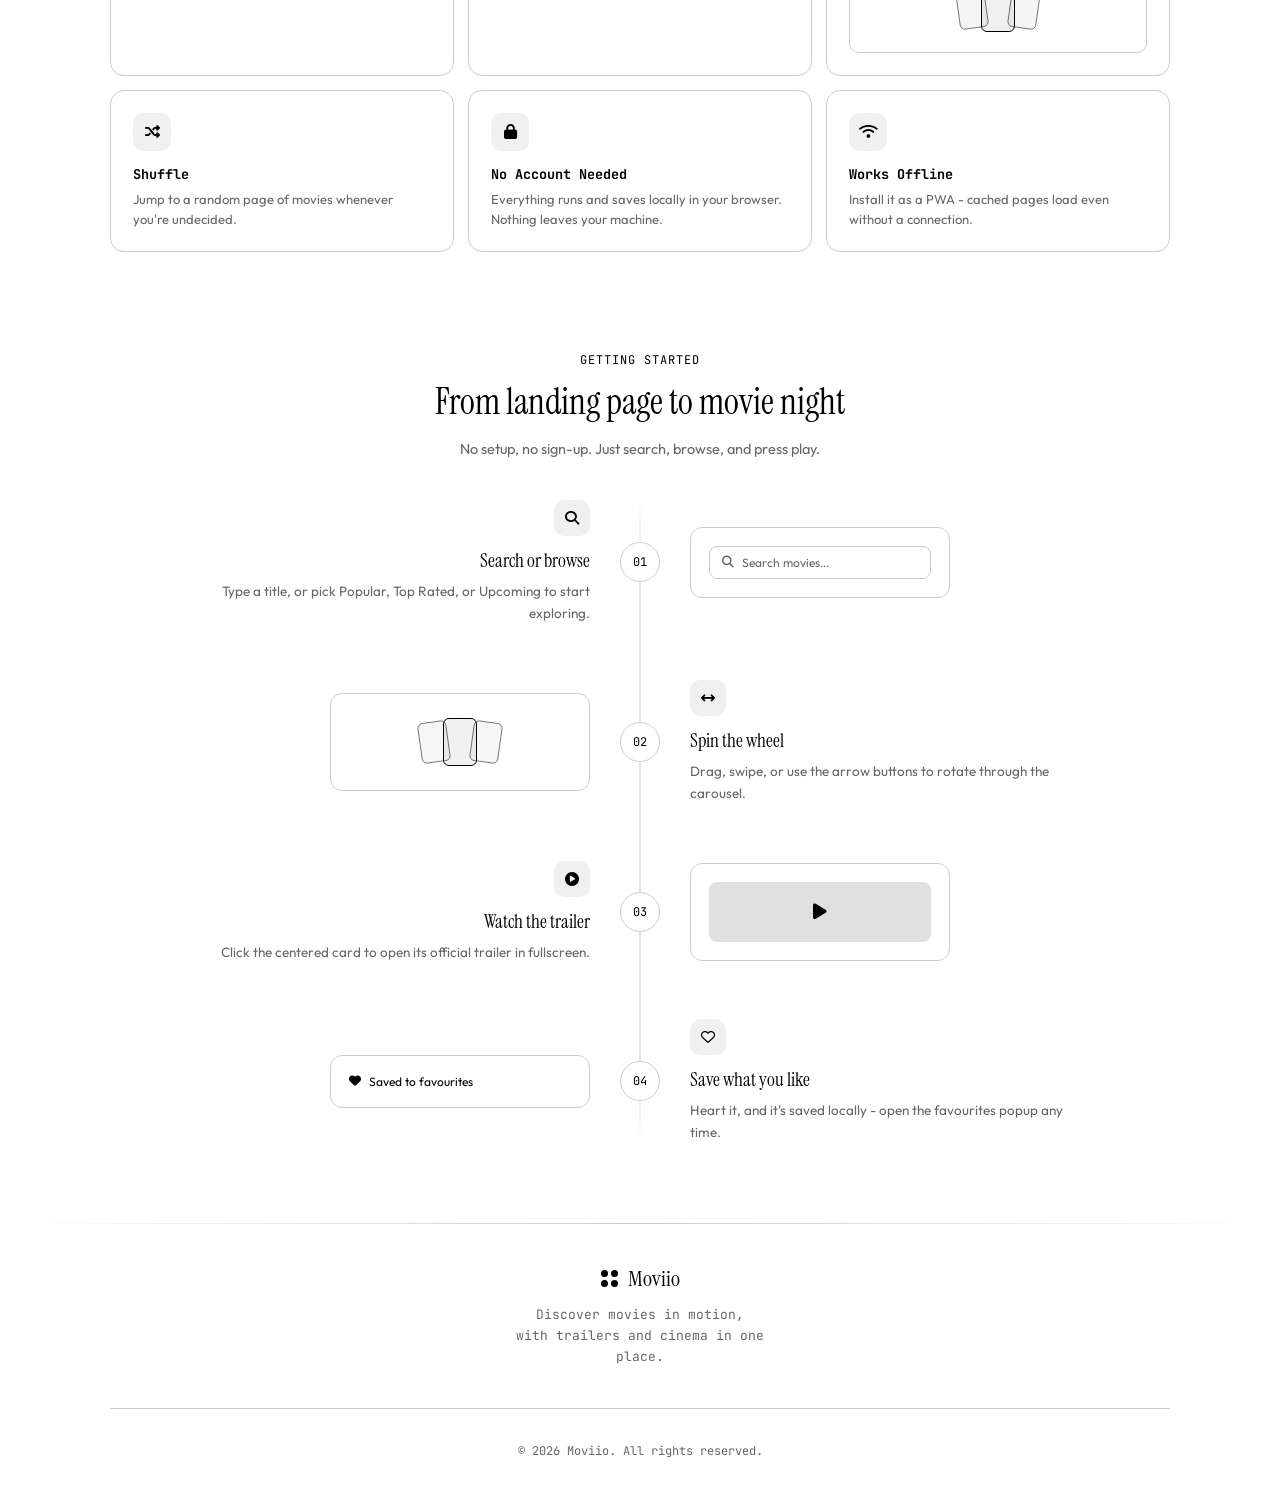
==== commit a00c1719: "Style nav pills with inverted theme and responsive icon/label, clean up bento grid and footer layout" ====
--- a/index.html
+++ b/index.html
@@ -1,5 +1,6 @@
 <!DOCTYPE html>
 <html lang="en" data-theme="dark">
+
 <head>
   <meta charset="UTF-8" />
   <meta name="viewport" content="width=device-width, initial-scale=1.0" />
@@ -32,15 +33,9 @@
     .l-preview-inner {
       position: relative;
       overflow: hidden;
-      border-radius: 16px;
-      border: 1px solid var(--l-border);
+      border-radius: 8px;
       background: var(--l-card);
       box-shadow: 0 12px 40px rgba(0, 0, 0, 0.2);
-      transition: border-color 0.2s ease;
-    }
-
-    .l-preview-inner:hover {
-      border-color: var(--l-primary);
     }
 
     .l-preview-inner img {
@@ -48,12 +43,11 @@
       width: 100%;
       height: auto;
       aspect-ratio: 16 / 9;
-      object-fit: cover;
+      object-fit: contain;
       object-position: top;
       border-radius: 16px;
     }
 
-    /* Optional gradient mask at bottom (like original idea) */
     .l-preview-mask {
       mask-image: linear-gradient(to bottom, black 55%, transparent 100%);
       -webkit-mask-image: linear-gradient(to bottom, black 55%, transparent 100%);
@@ -124,7 +118,8 @@
 
     <header class="l-hero">
       <div class="l-badge-row">
-        <span class="l-badge"><i class="fa-brands fa-github"></i> Proudly Open Source Software!</span>
+        <span class="l-badge">
+          Search & Explore Movies!</span>
       </div>
 
       <h1 class="l-heading">
@@ -178,20 +173,7 @@
       </div>
 
       <div class="l-bento">
-        <div class="l-bento-card l-bento-large">
-          <div class="l-bento-icon"><i class="fa-solid fa-compass"></i></div>
-          <h3>Browse &amp; Filter</h3>
-          <p>Popular, upcoming, and top-rated titles - filterable by genre and year, updated live from TMDB.</p>
-          <div class="l-bento-preview">
-            <div class="l-mini-row"><span class="l-mini-chip active">Popular</span><span class="l-mini-chip">Top
-                Rated</span><span class="l-mini-chip">Upcoming</span></div>
-            <div class="l-mini-row l-mini-selects"><span class="l-mini-select">All Genres <i
-                  class="fa-solid fa-chevron-down"></i></span><span class="l-mini-select">All Years <i
-                  class="fa-solid fa-chevron-down"></i></span></div>
-          </div>
-          <div class="l-bento-glow"></div>
-        </div>
-
+        <!-- Removed large card -->
         <div class="l-bento-card">
           <div class="l-bento-icon"><i class="fa-solid fa-play"></i></div>
           <h3>Watch Trailers</h3>
@@ -206,7 +188,7 @@
           <div class="l-bento-glow"></div>
         </div>
 
-        <div class="l-bento-card l-bento-medium">
+        <div class="l-bento-card">
           <div class="l-bento-icon"><i class="fa-solid fa-cube"></i></div>
           <h3>3D Carousel Engine</h3>
           <p>A custom-built wheel with drag, swipe, and keyboard support - not a stock slider.</p>
@@ -328,20 +310,10 @@
             </a>
             <p class="l-footer-tagline">Discover movies in motion,<br />with trailers and cinema in one place.</p>
           </div>
-
-          <div class="l-footer-social">
-            <a href="https://github.com/bilalmlkdev/moviio.git" target="_blank" rel="noopener noreferrer"
-              aria-label="GitHub">
-              <i class="fa-brands fa-github"></i>
-            </a>
-          </div>
         </div>
 
         <div class="l-footer-bottom">
           <p class="l-footer-copy">© <span id="footerYear"></span> Moviio. All rights reserved.</p>
-          <div class="l-footer-links">
-            <a href="app.html">Launch App</a>
-          </div>
         </div>
       </div>
     </footer>
@@ -351,7 +323,7 @@
   <script>
     document.getElementById("footerYear").textContent = new Date().getFullYear();
 
-    // Nav: shrink/blur on scroll (matches ReadmeForge header behavior)
+    // Nav: shrink/blur on scroll
     (function () {
       var nav = document.getElementById("landingNav");
       var menuBtn = document.getElementById("navMenuBtn");
@@ -381,7 +353,7 @@
       }
     })();
 
-    // Bento cards: staggered reveal on scroll into view
+    // Bento cards: staggered reveal
     (function () {
       var cards = document.querySelectorAll(".l-bento-card");
       if (!cards.length) return;
--- a/landing.css
+++ b/landing.css
@@ -1,15 +1,19 @@
 @import url("https://fonts.googleapis.com/css2?family=Outfit:wght@100..900&family=JetBrains+Mono:wght@400;500;600&family=Instrument+Serif:ital@0;1&display=swap");
 
+/*
+   THEME TOKENS (black & white)
+    */
 :root {
-  --l-bg: #fafaf9;
-  --l-fg: #262220;
-  --l-fg-muted: #726a63;
+  --l-bg: #ffffff;
+  /* light default */
+  --l-fg: #000000;
+  --l-fg-muted: #666666;
   --l-card: #ffffff;
-  --l-border: #e6e1db;
-  --l-primary: #6b4a2f;
+  --l-border: #cccccc;
+  --l-primary: #000000;
   --l-primary-fg: #ffffff;
-  --l-chip-bg: rgba(107, 74, 47, 0.08);
-  --l-chip-border: rgba(107, 74, 47, 0.25);
+  --l-chip-bg: rgba(0, 0, 0, 0.06);
+  --l-chip-border: rgba(0, 0, 0, 0.2);
   --l-radius: 14px;
   --l-mono: "JetBrains Mono", ui-monospace, "Courier New", monospace;
   --l-serif: "Instrument Serif", Georgia, serif;
@@ -17,17 +21,20 @@
 }
 
 [data-theme="dark"] {
-  --l-bg: #16130f;
-  --l-fg: #f2ece4;
-  --l-fg-muted: #a89c8f;
-  --l-card: #201b16;
-  --l-border: #332b23;
-  --l-primary: #eec89a;
-  --l-primary-fg: #201b16;
-  --l-chip-bg: rgba(238, 200, 154, 0.1);
-  --l-chip-border: rgba(238, 200, 154, 0.3);
-}
-
+  --l-bg: #000000;
+  --l-fg: #ffffff;
+  --l-fg-muted: #a3a3a3;
+  --l-card: #111111;
+  --l-border: #333333;
+  --l-primary: #ffffff;
+  --l-primary-fg: #000000;
+  --l-chip-bg: rgba(255, 255, 255, 0.08);
+  --l-chip-border: rgba(255, 255, 255, 0.2);
+}
+
+/*
+   GLOBAL
+    */
 * {
   box-sizing: border-box;
 }
@@ -84,7 +91,9 @@
   background: radial-gradient(ellipse at center, transparent 0%, var(--l-bg) 82%);
 }
 
-/* Nav */
+/*
+   NAVIGATION
+    */
 .l-nav-outer {
   position: fixed;
   top: 0;
@@ -98,10 +107,10 @@
   position: relative;
   margin: 8px auto 0;
   width: 100%;
-  max-width: 1100px;
+  max-width: 1020px;
   padding: 6px 12px;
   background: transparent;
-  border: 1px solid transparent;
+  border: 1px solid var(--l-border);
   border-radius: 16px;
   display: flex;
   align-items: center;
@@ -134,6 +143,8 @@
   gap: 24px;
   flex: 1;
   justify-content: center;
+  position: relative;
+  left: 80px;
 }
 
 .l-nav-links a {
@@ -270,39 +281,65 @@
   flex-shrink: 0;
 }
 
+/*
+   PILL BUTTONS (inverted background)
+    */
 .l-pill-btn {
   display: inline-flex;
   align-items: center;
+  justify-content: center;
   gap: 6px;
   height: 36px;
   padding: 0 12px;
   border-radius: 8px;
-  border: 1px solid var(--l-border);
-  background: transparent;
-  color: var(--l-fg);
+  border: 1px solid var(--l-primary);
+  background: var(--l-primary);
+  color: var(--l-primary-fg);
   font-family: var(--l-sans);
   font-size: 13px;
   cursor: pointer;
-  transition: background 0.2s ease, border-color 0.2s ease;
+  transition: opacity 0.2s ease;
 }
 
 .l-pill-btn:hover {
-  background: var(--l-chip-bg);
-  border-color: var(--l-primary);
+  opacity: 0.9;
 }
 
 .l-pill-btn.icon-only {
   width: 36px;
   padding: 0;
-  justify-content: center;
-}
-
+}
+
+/* Labels visible only on desktop, icons only on mobile */
 .l-pill-btn .l-pill-label {
   display: none;
-}
-
+  /* hidden by default */
+  color: var(--l-primary-fg);
+}
+
+.l-pill-btn i {
+  display: inline-flex;
+  font-size: 14px;
+}
+
+@media (min-width: 640px) {
+  .l-pill-btn .l-pill-label {
+    display: inline;
+  }
+
+  .l-pill-btn i {
+    display: none;
+  }
+}
+
+/* Theme toggle button stays icon-only */
 .l-pill-btn.theme-toggle-btn {
   position: relative;
+}
+
+.l-pill-btn.theme-toggle-btn i {
+  display: inline-flex;
+  /* always show icon */
 }
 
 .l-pill-btn .theme-icon-light,
@@ -332,17 +369,9 @@
   transform: rotate(90deg) scale(0.5);
 }
 
-@media (min-width: 640px) {
-  .l-pill-btn .l-pill-label {
-    display: inline;
-  }
-
-  .l-pill-btn:not(.icon-only) {
-    padding: 0 14px;
-  }
-}
-
-/* Hero */
+/*
+   HERO
+    */
 .l-hero {
   max-width: 900px;
   margin: 0 auto;
@@ -521,58 +550,9 @@
   cursor: pointer;
 }
 
-/* Features grid */
-.l-features {
-  max-width: 1000px;
-  margin: 60px auto 0;
-  padding: 0 20px;
-  display: grid;
-  grid-template-columns: repeat(auto-fit, minmax(210px, 1fr));
-  gap: 14px;
-}
-
-.l-feature-card {
-  background: var(--l-card);
-  border: 1px solid var(--l-border);
-  border-radius: var(--l-radius);
-  padding: 20px;
-  text-align: left;
-  transition: transform 0.2s ease, border-color 0.2s ease;
-}
-
-.l-feature-card:hover {
-  transform: translateY(-3px);
-  border-color: var(--l-primary);
-}
-
-.l-feature-icon {
-  width: 36px;
-  height: 36px;
-  border-radius: 9px;
-  display: flex;
-  align-items: center;
-  justify-content: center;
-  background: var(--l-chip-bg);
-  color: var(--l-primary);
-  margin-bottom: 12px;
-  font-size: 14px;
-}
-
-.l-feature-card h3 {
-  font-family: var(--l-mono);
-  font-size: 13.5px;
-  margin: 0 0 6px;
-}
-
-.l-feature-card p {
-  font-family: var(--l-sans);
-  font-size: 13px;
-  color: var(--l-fg-muted);
-  line-height: 1.5;
-  margin: 0;
-}
-
-/* Footer */
+/*
+   FOOTER (centered)
+    */
 .l-footer {
   margin-top: 80px;
   position: relative;
@@ -588,23 +568,18 @@
   max-width: 1100px;
   margin: 0 auto;
   padding: 0 20px;
+  text-align: center;
 }
 
 .l-footer-top {
   display: flex;
   flex-direction: column;
-  align-items: flex-start;
-  justify-content: space-between;
+  align-items: center;
+  justify-content: center;
   gap: 32px;
   padding: 40px 0;
 }
 
-@media (min-width: 768px) {
-  .l-footer-top {
-    flex-direction: row;
-  }
-}
-
 .l-footer-brand-block {
   max-width: 280px;
 }
@@ -612,6 +587,7 @@
 .l-footer-brand {
   display: flex;
   align-items: center;
+  justify-content: center;
   gap: 9px;
 }
 
@@ -627,98 +603,26 @@
   margin: 12px 0 0;
 }
 
-.l-footer-social {
-  display: flex;
-  align-items: center;
-  gap: 6px;
-}
-
-.l-footer-social a {
-  display: flex;
-  align-items: center;
-  justify-content: center;
-  width: 36px;
-  height: 36px;
-  border-radius: 8px;
-  color: var(--l-fg-muted);
-  transition: background 0.2s ease, color 0.2s ease;
-  font-size: 15px;
-}
-
-.l-footer-social a:hover {
-  background: var(--l-chip-bg);
-  color: var(--l-fg);
-}
-
 .l-footer-bottom {
   border-top: 1px solid var(--l-chip-border);
   padding: 22px 0;
   display: flex;
   flex-direction: column;
   align-items: center;
-  justify-content: space-between;
+  justify-content: center;
   gap: 14px;
 }
 
-@media (min-width: 640px) {
-  .l-footer-bottom {
-    flex-direction: row;
-  }
-}
-
-.l-footer-copy,
-.l-footer-meta {
+.l-footer-copy {
   font-family: var(--l-mono);
   font-size: 12px;
   color: var(--l-fg-muted);
   text-align: center;
 }
 
-.l-footer-copy a,
-.l-footer-meta a {
-  text-decoration: none;
-}
-
-.l-footer-copy a:hover,
-.l-footer-meta a:hover {
-  text-decoration: underline;
-}
-
-.l-footer-links {
-  display: flex;
-  align-items: center;
-  gap: 16px;
-}
-
-.l-footer-links a {
-  font-family: var(--l-mono);
-  font-size: 12px;
-  color: var(--l-fg-muted);
-  transition: color 0.2s ease;
-}
-
-.l-footer-links a:hover {
-  color: var(--l-fg);
-}
-
-@media (max-width: 480px) {
-  .l-hero {
-    padding: 120px 16px 16px;
-  }
-
-  .l-nav {
-    padding: 6px 10px;
-  }
-
-  .l-wordmark {
-    font-size: 17px;
-  }
-}
-
-/* ============================================
-   ABOUT SECTION  bento grid
-   ============================================ */
-
+/*
+   ABOUT SECTION – BENTO GRID (3 columns, no large)
+    */
 .l-about {
   max-width: 1100px;
   margin: 100px auto 0;
@@ -758,7 +662,7 @@
 
 .l-bento {
   display: grid;
-  grid-template-columns: repeat(4, 1fr);
+  grid-template-columns: repeat(3, 1fr);
   gap: 14px;
 }
 
@@ -811,16 +715,6 @@
   opacity: 1;
 }
 
-.l-bento-large {
-  grid-column: span 2;
-  grid-row: span 2;
-  padding: 28px;
-}
-
-.l-bento-medium {
-  grid-column: span 2;
-}
-
 .l-bento-icon {
   width: 38px;
   height: 38px;
@@ -834,21 +728,11 @@
   font-size: 15px;
 }
 
-.l-bento-large .l-bento-icon {
-  width: 44px;
-  height: 44px;
-  font-size: 18px;
-}
-
 .l-bento-card h3 {
   font-family: var(--l-mono);
   font-size: 13.5px;
   margin: 0 0 6px;
   color: var(--l-fg);
-}
-
-.l-bento-large h3 {
-  font-size: 16px;
 }
 
 .l-bento-card p {
@@ -865,45 +749,6 @@
   border: 1px solid var(--l-border);
   background: color-mix(in srgb, var(--l-bg) 60%, transparent);
   padding: 14px;
-}
-
-.l-mini-row {
-  display: flex;
-  gap: 6px;
-  flex-wrap: wrap;
-}
-
-.l-mini-row+.l-mini-row {
-  margin-top: 8px;
-}
-
-.l-mini-chip {
-  font-family: var(--l-mono);
-  font-size: 10.5px;
-  padding: 4px 9px;
-  border-radius: 6px;
-  background: var(--l-card);
-  border: 1px solid var(--l-border);
-  color: var(--l-fg-muted);
-}
-
-.l-mini-chip.active {
-  background: var(--l-primary);
-  color: var(--l-primary-fg);
-  border-color: var(--l-primary);
-}
-
-.l-mini-select {
-  font-family: var(--l-mono);
-  font-size: 10.5px;
-  padding: 4px 9px;
-  border-radius: 6px;
-  background: var(--l-card);
-  border: 1px solid var(--l-border);
-  color: var(--l-fg-muted);
-  display: inline-flex;
-  align-items: center;
-  gap: 5px;
 }
 
 .l-mini-wheel {
@@ -939,10 +784,9 @@
   opacity: 0.6;
 }
 
-/* ============================================
-   HOW IT WORKS  timeline
-   ============================================ */
-
+/*
+   HOW IT WORKS – TIMELINE
+    */
 .l-how {
   max-width: 900px;
   margin: 100px auto 0;
@@ -1085,22 +929,12 @@
   color: var(--l-primary);
 }
 
-/* ============================================
-   RESPONSIVE  bento + timeline
-   ============================================ */
-
+/*
+   RESPONSIVE
+    */
 @media (max-width: 720px) {
   .l-bento {
     grid-template-columns: repeat(2, 1fr);
-  }
-
-  .l-bento-large,
-  .l-bento-medium {
-    grid-column: span 2;
-  }
-
-  .l-bento-large {
-    grid-row: span 1;
   }
 
   .l-timeline-line {
@@ -1143,12 +977,19 @@
 }
 
 @media (max-width: 480px) {
+  .l-hero {
+    padding: 120px 16px 16px;
+  }
+
+  .l-nav {
+    padding: 6px 10px;
+  }
+
+  .l-wordmark {
+    font-size: 17px;
+  }
+
   .l-bento {
     grid-template-columns: 1fr;
   }
-
-  .l-bento-large,
-  .l-bento-medium {
-    grid-column: span 1;
-  }
-}
+}
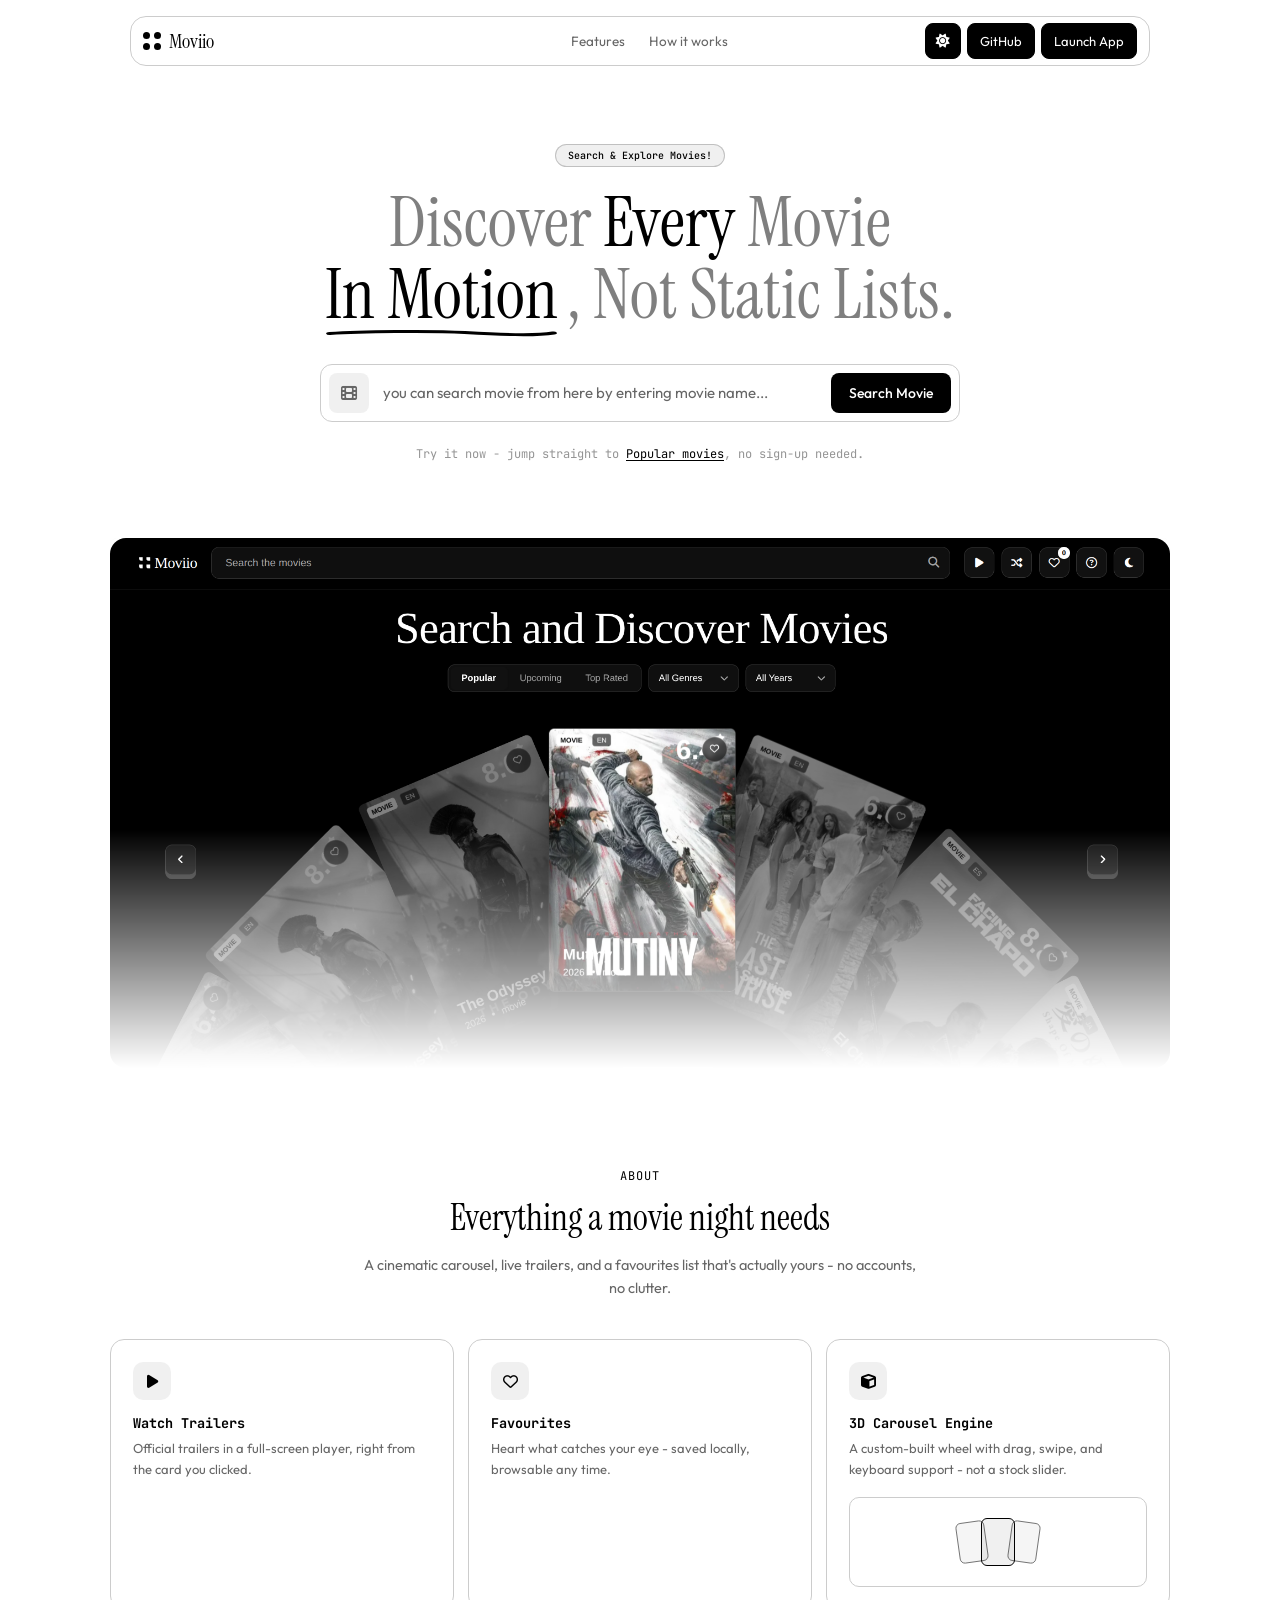
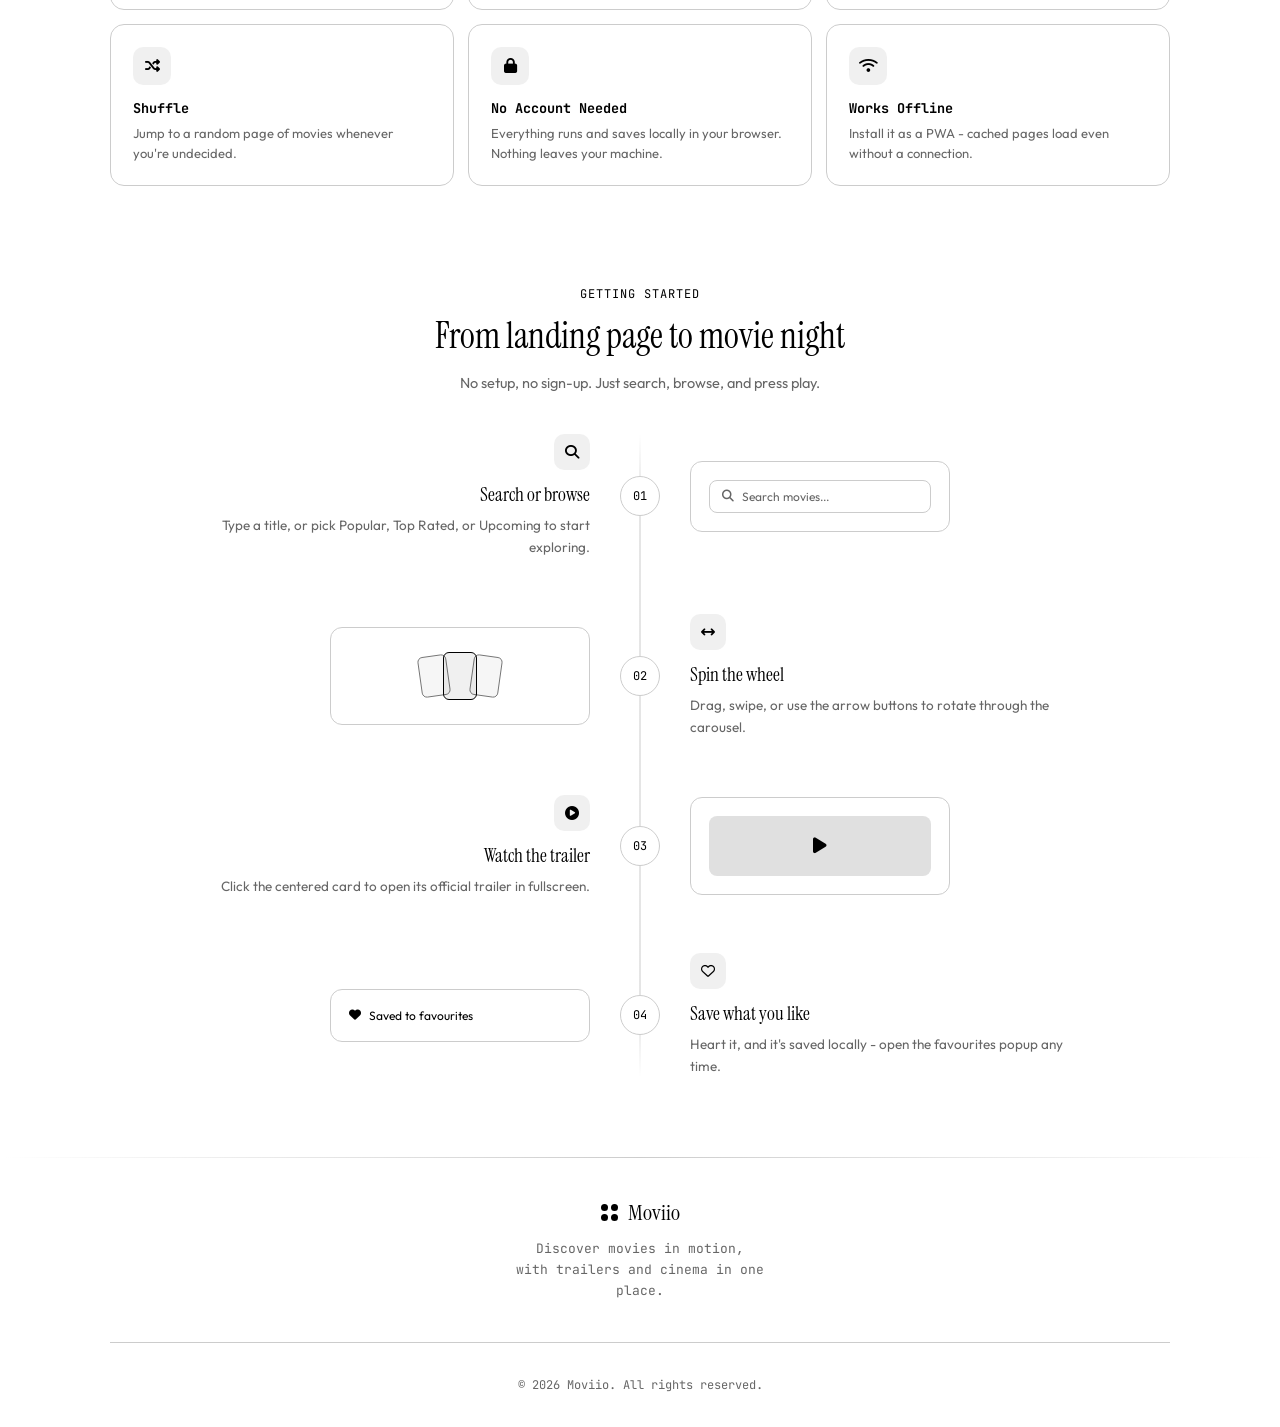
==== commit 0b59dd30: "docs: update README with new monochrome theme and layout changes" ====
--- a/index.html
+++ b/index.html
@@ -22,43 +22,43 @@
   <link rel="stylesheet" href="landing.css" />
   <link rel="stylesheet" href="https://cdnjs.cloudflare.com/ajax/libs/font-awesome/6.5.1/css/all.min.css"
     crossorigin="anonymous" referrerpolicy="no-referrer" />
-  <style>
-    /* Preview section – matches landing aesthetic */
+<style>
+  /* Preview section – matches landing aesthetic */
+  .l-preview {
+    margin: 40px auto 0;
+    max-width: 1100px;
+    padding: 0 20px;
+  }
+
+  .l-preview-inner {
+    position: relative;
+    overflow: hidden;
+    border-radius: 8px;
+    background: var(--l-card);
+    box-shadow: 0 12px 40px rgba(0, 0, 0, 0.2);
+  }
+
+  .l-preview-inner img {
+    display: block;
+    width: 100%;
+    height: auto;
+    /* aspect-ratio: 16 / 9; */
+    object-fit: contain;
+    object-position: top;
+    border-radius: 16px;
+  }
+
+  .l-preview-mask {
+    mask-image: linear-gradient(to bottom, black 55%, transparent 100%);
+    -webkit-mask-image: linear-gradient(to bottom, black 55%, transparent 100%);
+  }
+
+  @media (max-width: 640px) {
     .l-preview {
-      margin: 40px auto 0;
-      max-width: 1100px;
-      padding: 0 20px;
+      padding: 0 12px;
     }
-
-    .l-preview-inner {
-      position: relative;
-      overflow: hidden;
-      border-radius: 8px;
-      background: var(--l-card);
-      box-shadow: 0 12px 40px rgba(0, 0, 0, 0.2);
-    }
-
-    .l-preview-inner img {
-      display: block;
-      width: 100%;
-      height: auto;
-      aspect-ratio: 16 / 9;
-      object-fit: contain;
-      object-position: top;
-      border-radius: 16px;
-    }
-
-    .l-preview-mask {
-      mask-image: linear-gradient(to bottom, black 55%, transparent 100%);
-      -webkit-mask-image: linear-gradient(to bottom, black 55%, transparent 100%);
-    }
-
-    @media (max-width: 640px) {
-      .l-preview {
-        padding: 0 12px;
-      }
-    }
-  </style>
+  }
+</style>
   <script>
     (function () {
       try {
@@ -139,12 +139,12 @@
       <div class="l-analyzer">
         <form class="l-input-row" id="landingSearchForm">
           <div class="l-input-icon"><i class="fa-solid fa-film"></i></div>
-          <input type="search" class="l-input-field" id="landingSearchInput" placeholder="Search movies..."
+          <input type="search" class="l-input-field" id="landingSearchInput" placeholder="you can search movie from here by entering movie name..."
             autocomplete="off" />
           <button type="submit" class="l-analyze-btn">
-            <i class="fa-solid fa-play"></i>
-            <span>Search</span>
-            <i class="fa-solid fa-arrow-right" style="font-size:12px;"></i>
+            <!-- <i class="fa-solid fa-play"></i> -->
+            <span>Search Movie</span>
+            <!-- <i class="fa-solid fa-arrow-right" style="font-size:12px;"></i> -->
           </button>
         </form>
         <p class="l-analyzer-hint">
--- a/landing.css
+++ b/landing.css
@@ -236,6 +236,7 @@
   padding: 12px 4px 6px;
   border-top: 1px solid var(--l-border);
   margin-top: 10px;
+
 }
 
 .l-nav-mobile-links a {
@@ -320,6 +321,7 @@
 .l-pill-btn i {
   display: inline-flex;
   font-size: 14px;
+  color: var(--l-primary-fg);
 }
 
 @media (min-width: 640px) {
@@ -329,6 +331,7 @@
 
   .l-pill-btn i {
     display: none;
+
   }
 }
 
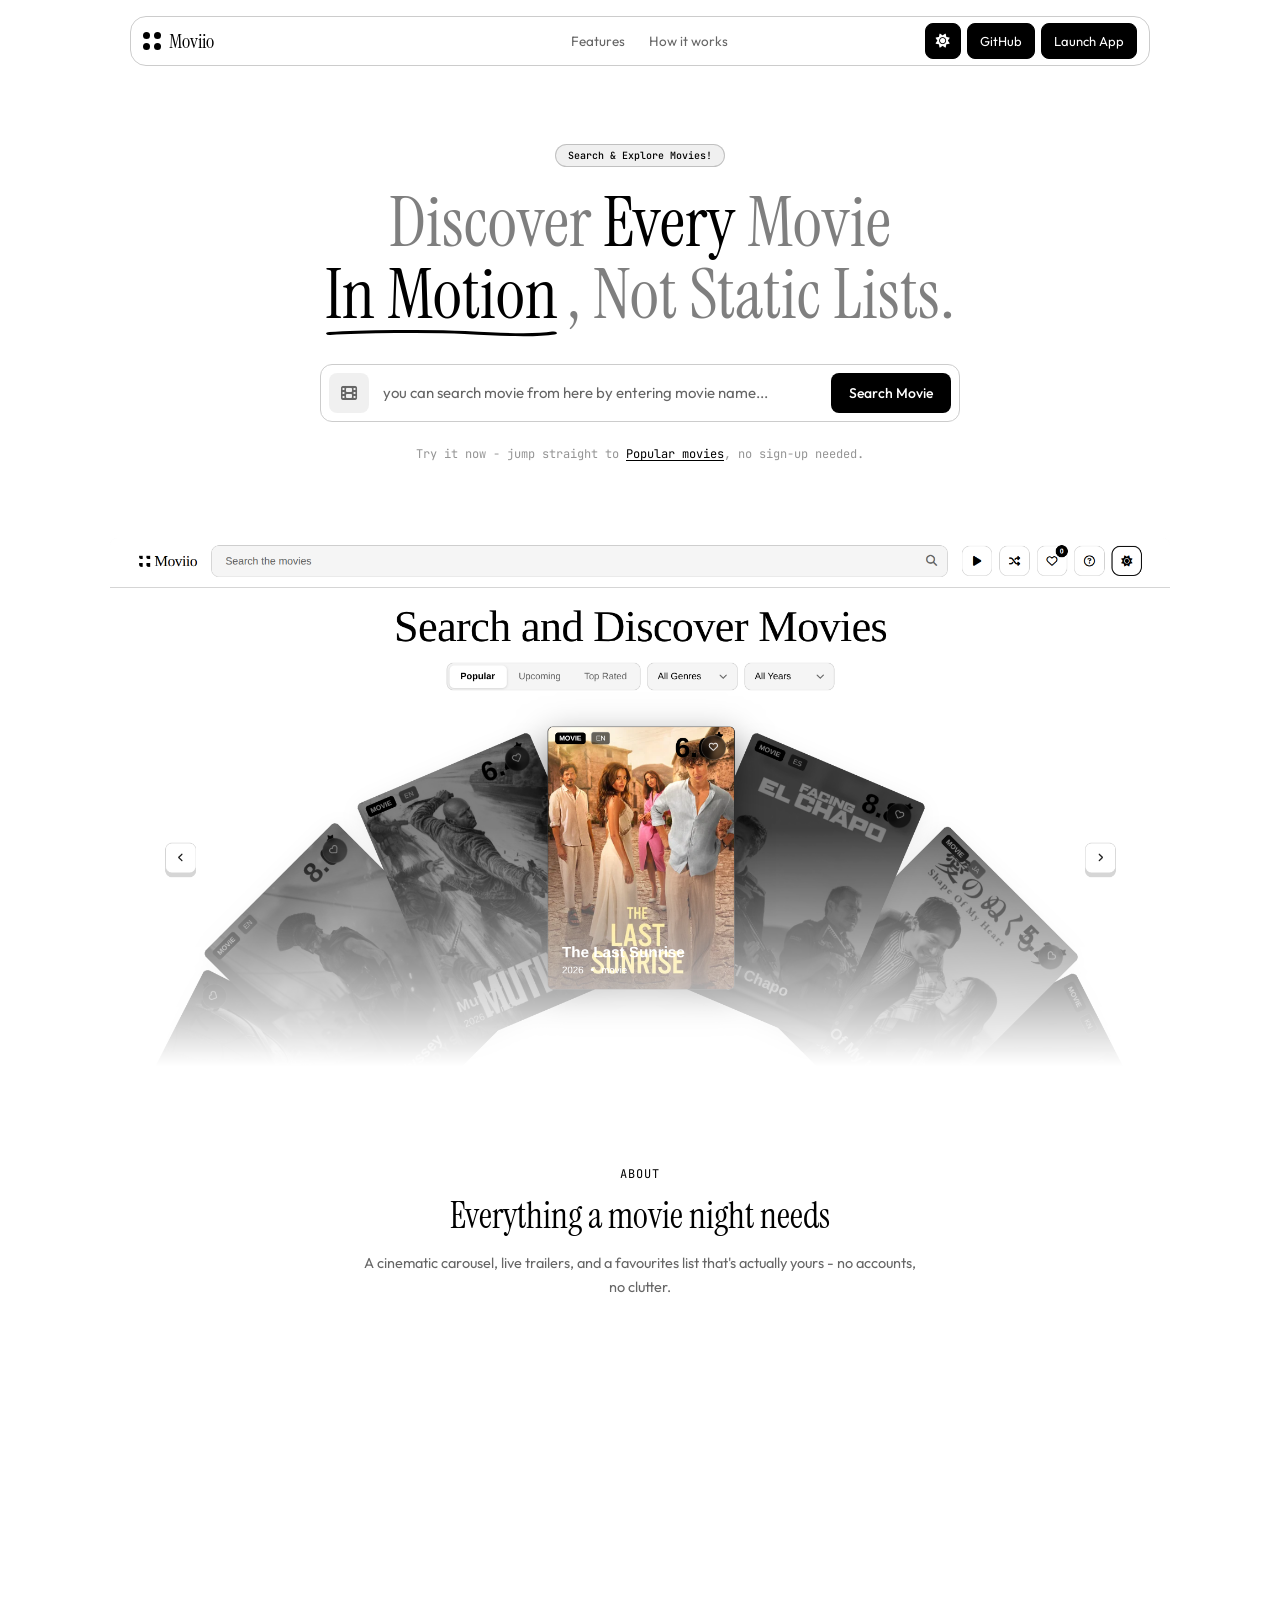
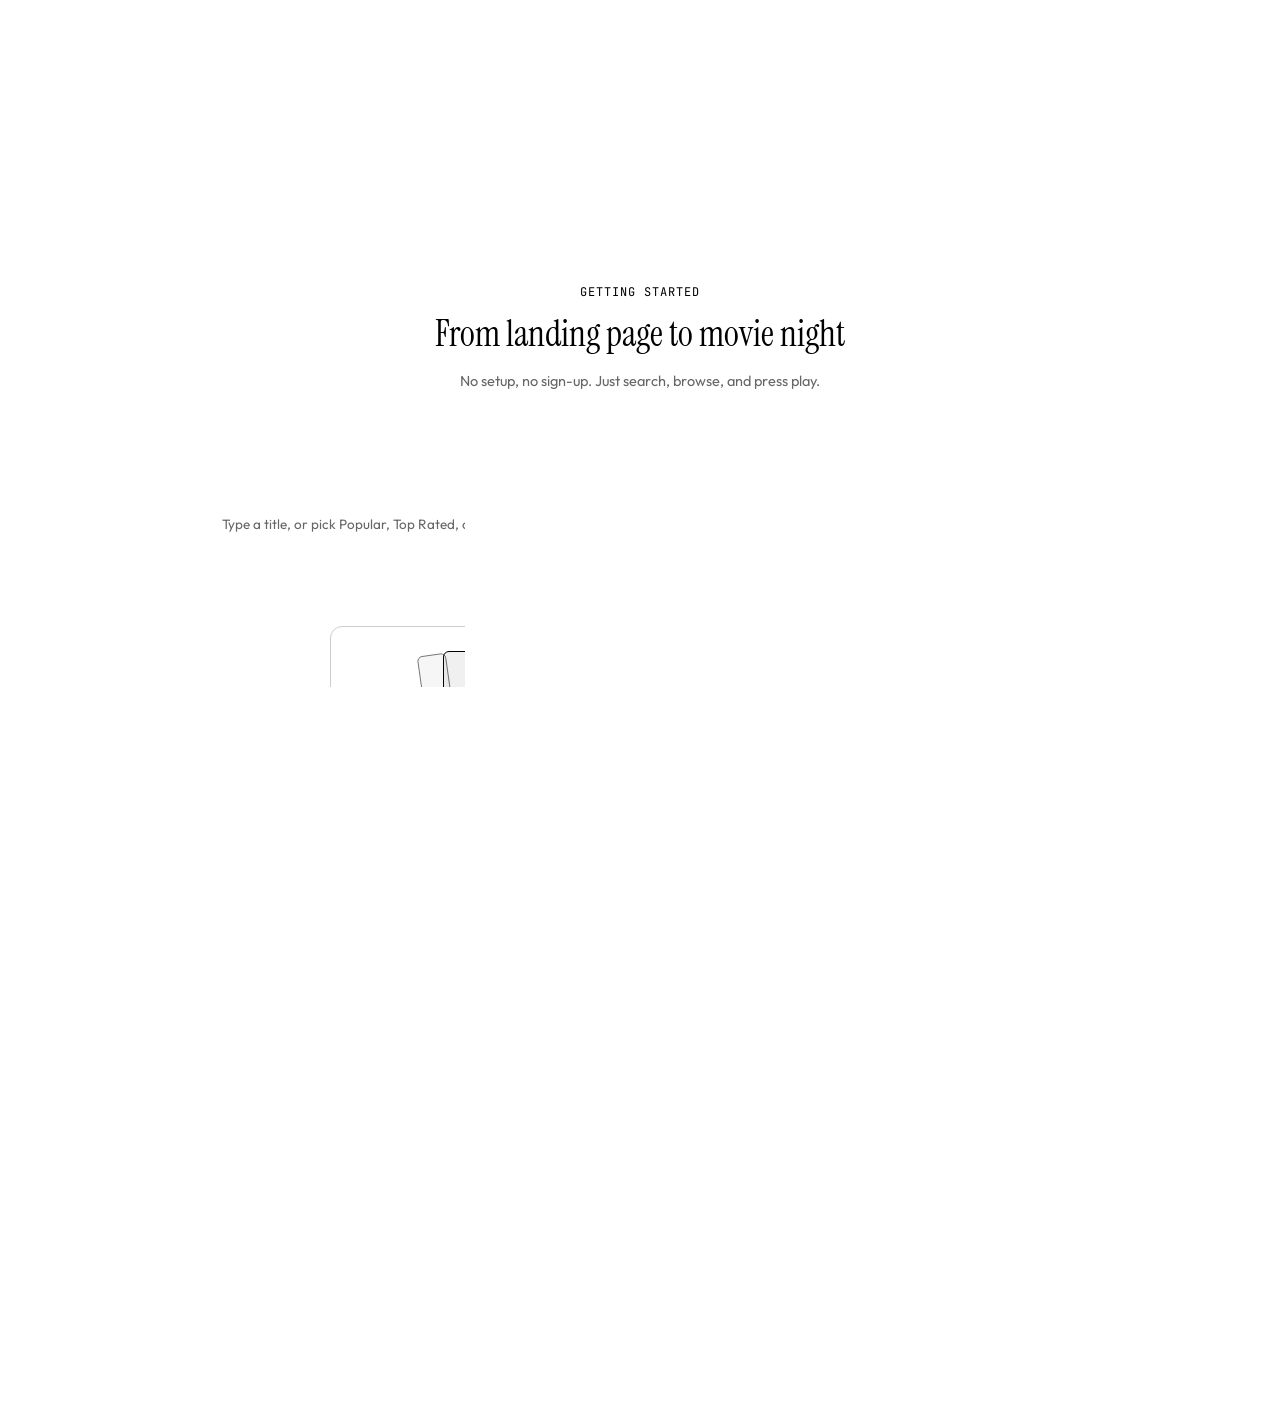
==== commit 5558ac88: "Add theme-aware dashboard preview image switching" ====
--- a/index.html
+++ b/index.html
@@ -22,43 +22,42 @@
   <link rel="stylesheet" href="landing.css" />
   <link rel="stylesheet" href="https://cdnjs.cloudflare.com/ajax/libs/font-awesome/6.5.1/css/all.min.css"
     crossorigin="anonymous" referrerpolicy="no-referrer" />
-<style>
-  /* Preview section – matches landing aesthetic */
-  .l-preview {
-    margin: 40px auto 0;
-    max-width: 1100px;
-    padding: 0 20px;
-  }
-
-  .l-preview-inner {
-    position: relative;
-    overflow: hidden;
-    border-radius: 8px;
-    background: var(--l-card);
-    box-shadow: 0 12px 40px rgba(0, 0, 0, 0.2);
-  }
-
-  .l-preview-inner img {
-    display: block;
-    width: 100%;
-    height: auto;
-    /* aspect-ratio: 16 / 9; */
-    object-fit: contain;
-    object-position: top;
-    border-radius: 16px;
-  }
-
-  .l-preview-mask {
-    mask-image: linear-gradient(to bottom, black 55%, transparent 100%);
-    -webkit-mask-image: linear-gradient(to bottom, black 55%, transparent 100%);
-  }
-
-  @media (max-width: 640px) {
+  <style>
+    /* Preview section – matches landing aesthetic */
     .l-preview {
-      padding: 0 12px;
-    }
-  }
-</style>
+      margin: 40px auto 0;
+      max-width: 1100px;
+      padding: 0 20px;
+    }
+
+    .l-preview-inner {
+      position: relative;
+      overflow: hidden;
+      border-radius: 8px;
+      background: var(--l-card);
+      box-shadow: 0 12px 40px rgba(0, 0, 0, 0.2);
+    }
+
+    .l-preview-inner img {
+      display: block;
+      width: 100%;
+      height: auto;
+      object-fit: contain;
+      object-position: top;
+      border-radius: 8px;
+    }
+
+    .l-preview-mask {
+      mask-image: linear-gradient(to bottom, black 55%, transparent 100%);
+      -webkit-mask-image: linear-gradient(to bottom, black 55%, transparent 100%);
+    }
+
+    @media (max-width: 640px) {
+      .l-preview {
+        padding: 0 12px;
+      }
+    }
+  </style>
   <script>
     (function () {
       try {
@@ -139,8 +138,8 @@
       <div class="l-analyzer">
         <form class="l-input-row" id="landingSearchForm">
           <div class="l-input-icon"><i class="fa-solid fa-film"></i></div>
-          <input type="search" class="l-input-field" id="landingSearchInput" placeholder="you can search movie from here by entering movie name..."
-            autocomplete="off" />
+          <input type="search" class="l-input-field" id="landingSearchInput"
+            placeholder="you can search movie from here by entering movie name..." autocomplete="off" />
           <button type="submit" class="l-analyze-btn">
             <!-- <i class="fa-solid fa-play"></i> -->
             <span>Search Movie</span>
@@ -157,7 +156,7 @@
     <!--  PRODUCT SCREENSHOT / DASHBOARD PREVIEW  -->
     <section class="l-preview">
       <div class="l-preview-inner l-preview-mask">
-        <img src="./assets/dashboard.png"
+        <img id="dashboardPreviewImg" src="./assets/dashboardDark.png"
           alt="Moviio dashboard showing the 3D movie carousel, filters, and trailer player" loading="lazy" />
       </div>
     </section>
@@ -320,6 +319,40 @@
   </div>
 
   <script src="theme.js"></script>
+  <script>
+    // Theme-aware dashboard preview image
+    (function () {
+      const img = document.getElementById('dashboardPreviewImg');
+      if (!img) return;
+
+      function updatePreviewImage() {
+        const theme = document.documentElement.getAttribute('data-theme');
+        // Fallback to dark if no attribute or unexpected value
+        const isDark = theme !== 'light';
+        img.src = isDark ? './assets/dashboardDark.png' : './assets/dashboardLight.png';
+      }
+
+      // Initial update
+      updatePreviewImage();
+
+      // Watch for theme changes (e.g., from theme.js toggle)
+      const observer = new MutationObserver(updatePreviewImage);
+      observer.observe(document.documentElement, {
+        attributes: true,
+        attributeFilter: ['data-theme']
+      });
+
+      // Optional: also update when the toggle button is clicked directly
+      // (in case theme.js doesn't update the attribute immediately)
+      const toggleBtn = document.getElementById('themeToggleBtn');
+      if (toggleBtn) {
+        toggleBtn.addEventListener('click', function () {
+          // Wait a tick for theme.js to update the attribute
+          setTimeout(updatePreviewImage, 0);
+        });
+      }
+    })();
+  </script>
   <script>
     document.getElementById("footerYear").textContent = new Date().getFullYear();
 
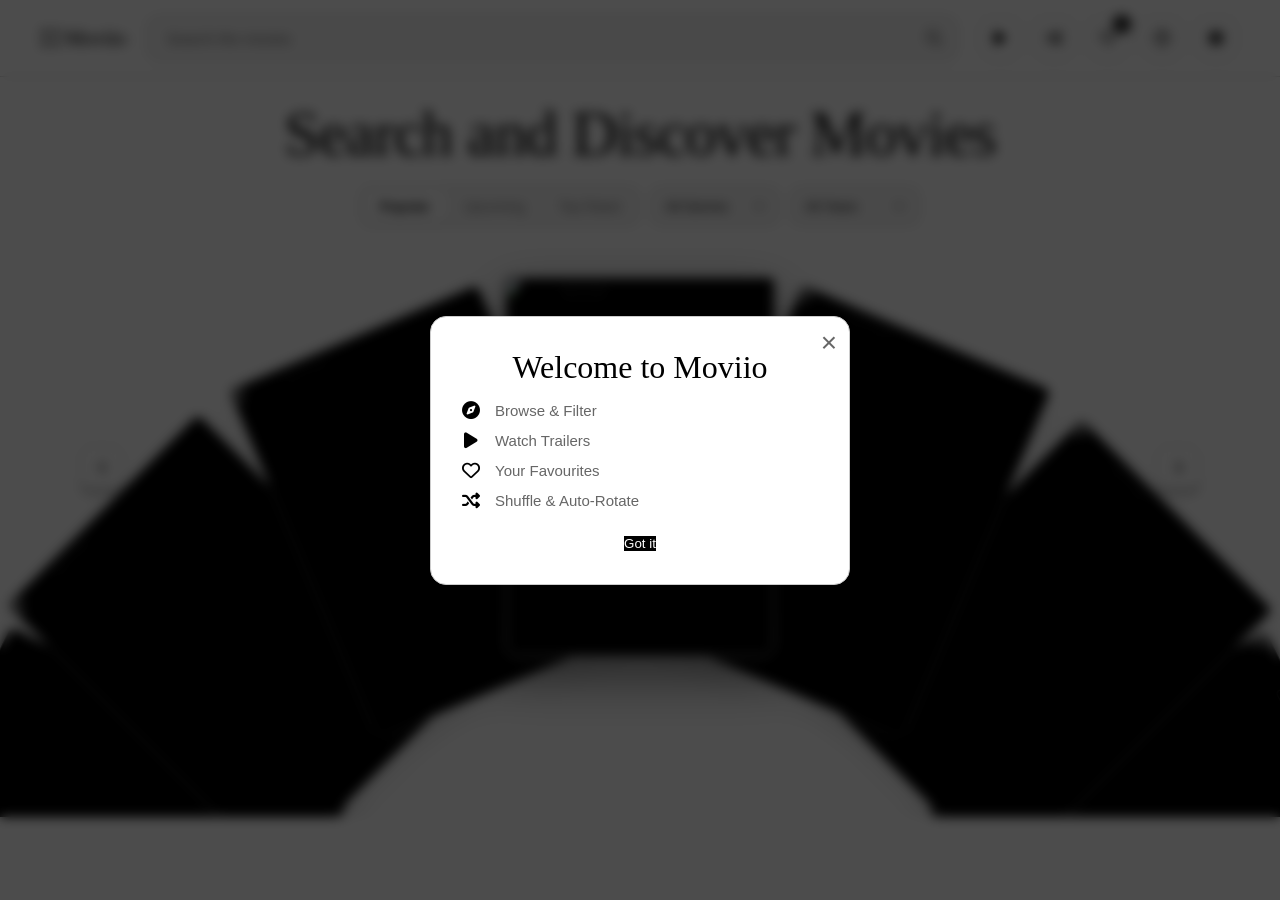
==== commit 2bbbd116: "refactor: remove landing page, make index.html the movie explorer app" ====
--- a/index.html
+++ b/index.html
@@ -1,6 +1,20 @@
 <!DOCTYPE html>
 <html lang="en" data-theme="dark">
-
+<!--
+██████╗ ██╗██╗      █████╗ ██╗
+██╔══██╗██║██║     ██╔══██╗██║
+██████╔╝██║██║     ███████║██║
+██╔══██╗██║██║     ██╔══██║██║
+██████╔╝██║███████╗██║  ██║███████╗
+╚═════╝ ╚═╝╚══════╝╚═╝  ╚═╝╚══════╝
+███╗   ███╗ █████╗ ██╗     ██╗██╗  ██╗
+████╗ ████║██╔══██╗██║     ██║██║ ██╔╝
+██╔████╔██║███████║██║     ██║█████╔╝
+██║╚██╔╝██║██╔══██║██║     ██║██╔═██╗
+██║ ╚═╝ ██║██║  ██║███████╗██║██║  ██╗
+╚═╝     ╚═╝╚═╝  ╚═╝╚══════╝╚═╝╚═╝  ╚═╝
+What are you doing here?! you sneaky developer...
+-->
 <head>
   <meta charset="UTF-8" />
   <meta name="viewport" content="width=device-width, initial-scale=1.0" />
@@ -14,50 +28,14 @@
   <meta name="robots" content="index, follow" />
   <meta property="og:description"
     content="Discover movies in motion. Browse films, watch trailers, and explore cinema with Moviio." />
-  <meta name="theme-color" content="#16130f" />
+  <meta name="theme-color" content="#0f0f0f" />
   <meta name="color-scheme" content="dark light" />
   <link rel="icon" href="./assets/favicon.svg" />
   <link rel="manifest" href="/manifest.json">
   <meta name="apple-mobile-web-app-capable" content="yes">
-  <link rel="stylesheet" href="landing.css" />
+  <link rel="stylesheet" href="./styles/main.css" />
   <link rel="stylesheet" href="https://cdnjs.cloudflare.com/ajax/libs/font-awesome/6.5.1/css/all.min.css"
     crossorigin="anonymous" referrerpolicy="no-referrer" />
-  <style>
-    /* Preview section – matches landing aesthetic */
-    .l-preview {
-      margin: 40px auto 0;
-      max-width: 1100px;
-      padding: 0 20px;
-    }
-
-    .l-preview-inner {
-      position: relative;
-      overflow: hidden;
-      border-radius: 8px;
-      background: var(--l-card);
-      box-shadow: 0 12px 40px rgba(0, 0, 0, 0.2);
-    }
-
-    .l-preview-inner img {
-      display: block;
-      width: 100%;
-      height: auto;
-      object-fit: contain;
-      object-position: top;
-      border-radius: 8px;
-    }
-
-    .l-preview-mask {
-      mask-image: linear-gradient(to bottom, black 55%, transparent 100%);
-      -webkit-mask-image: linear-gradient(to bottom, black 55%, transparent 100%);
-    }
-
-    @media (max-width: 640px) {
-      .l-preview {
-        padding: 0 12px;
-      }
-    }
-  </style>
   <script>
     (function () {
       try {
@@ -68,361 +46,372 @@
       } catch (e) { }
     })();
   </script>
+  <style>
+    .wheel-container {
+      overflow: hidden;
+      position: relative;
+      transition: transform 360ms ease;
+      will-change: transform;
+      touch-action: pan-y;
+    }
+
+    .wheel-track {
+      display: block;
+      position: relative;
+      transform-origin: 50% 50%;
+      will-change: transform;
+    }
+  </style>
 </head>
 
 <body>
-  <div class="landing">
-    <div class="l-bg-layers">
-      <div class="l-bg-glow"></div>
-      <div class="l-bg-vignette"></div>
+  <section class="wrapper">
+    <div id="api-status" style="display:none;
+  padding:20px;
+  border-radius:8px;
+  background:#ffe8e8;
+  color:#a40000;
+  font-weight:600;
+  width: 100%;
+  max-width: 400px;
+  text-align: center;
+  margin: auto;
+  position:absolute;
+  left: 50%; top: 55%; transform: translate(-50% , -50%);z-index: 999;">
     </div>
 
-    <div class="l-nav-outer">
-      <nav class="l-nav" id="landingNav">
-        <a class="l-nav-left" href="index.html">
-          <div class="l-logo"><span></span><span></span><span></span><span></span></div>
-          <span class="l-wordmark">Moviio</span>
-        </a>
-        <div class="l-nav-links">
-          <a href="#about">Features</a>
-          <a href="#how-it-works">How it works</a>
-        </div>
-        <div class="l-nav-actions">
-          <button class="l-pill-btn theme-toggle-btn icon-only" id="themeToggleBtn" title="Toggle theme">
+    <div id="cardLoader" class="card-loader hidden">
+      <div class="spinner"></div>
+    </div>
+
+    <!-- One-time Welcome Modal -->
+    <div id="welcomeModal" class="welcome-modal hidden">
+      <div class="welcome-modal-content">
+        <button class="welcome-modal-close" id="welcomeCloseBtn">&times;</button>
+        <h2>Welcome to Moviio</h2>
+        <div class="welcome-features">
+          <div><i class="fa-solid fa-compass"></i> Browse &amp; Filter</div>
+          <div><i class="fa-solid fa-play"></i> Watch Trailers</div>
+          <div><i class="fa-regular fa-heart"></i> Your Favourites</div>
+          <div><i class="fa-solid fa-shuffle"></i> Shuffle &amp; Auto‑Rotate</div>
+        </div>
+        <button id="welcomeGotItBtn" class="btn primary">Got it</button>
+      </div>
+    </div>
+
+    <!-- Instructions Modal -->
+    <div id="instructionsModal" class="instructions-modal hidden">
+      <div class="instructions-content">
+        <button id="instructionsCloseBtn" class="modal-close">&times;</button>
+        <div class="instructions-header">
+          <div class="instructions-icon"><i class="fa-solid fa-clapperboard"></i></div>
+          <h2>How to Use Moviio</h2>
+          <p>Everything you need to explore the wheel.</p>
+        </div>
+        <div class="instruction-steps">
+          <div class="instruction-step">
+            <span class="step-num">1</span>
+            <i class="fa-solid fa-arrows-left-right"></i>
+            <div>
+              <strong>Navigate</strong>
+              <span>Drag, swipe, or use the arrow buttons to rotate the wheel</span>
+            </div>
+          </div>
+          <div class="instruction-step">
+            <span class="step-num">2</span>
+            <i class="fa-solid fa-circle-play"></i>
+            <div>
+              <strong>Watch a trailer</strong>
+              <span>Click the centered card to open its official trailer</span>
+            </div>
+          </div>
+          <div class="instruction-step">
+            <span class="step-num">3</span>
+            <i class="fa-regular fa-heart"></i>
+            <div>
+              <strong>Save favourites</strong>
+              <span>Tap the heart icon on any card to save it for later</span>
+            </div>
+          </div>
+          <div class="instruction-step">
+            <span class="step-num">4</span>
+            <i class="fa-solid fa-shuffle"></i>
+            <div>
+              <strong>Shuffle</strong>
+              <span>Jump to a random page of popular movies</span>
+            </div>
+          </div>
+          <div class="instruction-step">
+            <span class="step-num">5</span>
+            <i class="fa-solid fa-rotate"></i>
+            <div>
+              <strong>Auto‑rotate</strong>
+              <span>Let the wheel spin on its own, hands‑free</span>
+            </div>
+          </div>
+        </div>
+        <div class="instruction-shortcuts">
+          <span class="shortcuts-label">Keyboard shortcuts</span>
+          <div class="shortcut-row"><kbd>←</kbd><kbd>→</kbd> Rotate the wheel</div>
+          <div class="shortcut-row"><kbd>Enter</kbd> / <kbd>Space</kbd> Open trailer</div>
+          <div class="shortcut-row"><kbd>Esc</kbd> Close overlays</div>
+        </div>
+      </div>
+    </div>
+
+    <!-- Favourites Popup -->
+    <div id="favouritesPopup" class="favourites-popup hidden">
+      <div class="favourites-header">
+        <h3>Your Favourites</h3>
+        <button id="favouritesCloseBtn" class="modal-close">&times;</button>
+      </div>
+      <div id="favouritesList" class="favourites-list"></div>
+    </div>
+
+    <header>
+      <nav id="navigation">
+        <div class="nav-left">
+          <a href="/" class="brand">
+            <div class="logo">
+              <span class="logo-dot"></span>
+              <span class="logo-dot"></span><span class="logo-dot"></span><span class="logo-dot"></span>
+            </div>
+            <span class="wordmark">Moviio</span>
+          </a>
+        </div>
+        <div class="search-wrapper">
+          <input type="search" placeholder="Search the movies" id="searchBox">
+          <button class="search-icon" id="searchBtn">
+            <i class="fa-solid fa-search"></i>
+          </button>
+        </div>
+        <div class="header-actions">
+          <button id="autoRotateBtn" class="header-btn" title="Auto‑Rotate">
+            <i class="fa-solid fa-play"></i>
+          </button>
+          <button id="shuffleBtn" class="header-btn" title="Shuffle">
+            <i class="fa-solid fa-shuffle"></i>
+          </button>
+          <button id="favouritesBtn" class="header-btn" title="Favourites">
+            <i class="fa-regular fa-heart"></i>
+            <span class="favourites-count">0</span>
+          </button>
+          <button id="instructionsBtn" class="header-btn" title="Instructions">
+            <i class="fa-regular fa-question-circle"></i>
+          </button>
+          <button class="theme-toggle-btn header-btn" id="themeToggleBtn" title="Toggle theme">
             <i class="fa-solid fa-moon theme-icon-dark"></i>
             <i class="fa-solid fa-sun theme-icon-light"></i>
           </button>
-          <a class="l-pill-btn" href="https://github.com/bilalmlkdev/moviio.git" target="_blank"
-            rel="noopener noreferrer">
-            <i class="fa-brands fa-github"></i>
-            <span class="l-pill-label">GitHub</span>
-          </a>
-          <a class="l-pill-btn" href="app.html">
-            <i class="fa-solid fa-play"></i>
-            <span class="l-pill-label">Launch App</span>
-          </a>
-          <button type="button" class="l-nav-menu-btn" id="navMenuBtn" aria-label="Open Menu">
-            <i class="fa-solid fa-bars l-icon-open"></i>
-            <i class="fa-solid fa-xmark l-icon-close"></i>
-          </button>
-        </div>
-        <div class="l-nav-mobile-panel">
-          <div class="l-nav-mobile-links">
-            <a href="#about">Features</a>
-            <a href="#how-it-works">How it works</a>
-          </div>
         </div>
       </nav>
-    </div>
-
-    <header class="l-hero">
-      <div class="l-badge-row">
-        <span class="l-badge">
-          Search & Explore Movies!</span>
+    </header>
+
+    <main class="main-site">
+      <section class="hero-section">
+        <h1>Search and Discover Movies</h1>
+        <div class="filter-wrapper">
+          <div class="filter-tabs">
+            <span class="active-indicator"></span>
+            <button class="filter-btn active" data-attribute="popular">Popular</button>
+            <button class="filter-btn" data-attribute="upcoming">Upcoming</button>
+            <button class="filter-btn" data-attribute="top_rated">Top Rated</button>
+          </div>
+
+          <div class="custom-dropdown" id="genreDropdown">
+            <button type="button" class="dropdown-trigger" aria-haspopup="listbox" aria-expanded="false">
+              <span class="dropdown-value">All Genres</span>
+              <i class="fa-solid fa-chevron-down"></i>
+            </button>
+            <div class="dropdown-menu" role="listbox"></div>
+            <select class="filter-select sr-only" id="genreSelect" tabindex="-1" aria-hidden="true">
+              <option value="">All Genres</option>
+            </select>
+          </div>
+
+          <div class="custom-dropdown" id="yearDropdown">
+            <button type="button" class="dropdown-trigger" aria-haspopup="listbox" aria-expanded="false">
+              <span class="dropdown-value">All Years</span>
+              <i class="fa-solid fa-chevron-down"></i>
+            </button>
+            <div class="dropdown-menu" role="listbox"></div>
+            <select class="filter-select sr-only" id="yearSelect" tabindex="-1" aria-hidden="true">
+              <option value="">All Years</option>
+              <option value="2026">2026</option>
+              <option value="2025">2025</option>
+              <option value="2024">2024</option>
+              <option value="2023">2023</option>
+              <option value="2022">2022</option>
+              <option value="2021">2021</option>
+              <option value="2020">2020</option>
+              <option value="2019">2019</option>
+            </select>
+          </div>
+        </div>
+      </section>
+
+      <div class="wheel-container">
+        <div id="emptyState" class="empty-state hidden">
+          <i class="fa-regular fa-heart"></i>
+          <p>Nothing in your favourites yet.</p>
+        </div>
+
+        <button class="move-right controller-btn">
+          <span><i class="fas fa-angle-right"></i></span>
+        </button>
+        <button class="move-left controller-btn">
+          <span><i class="fas fa-angle-left"></i></span>
+        </button>
+
+        <div class="wheel-track">
+          <div class="card card-0">
+            <div class="movie-details">
+              <div class="details-top">
+                <div class="movie-type">
+                  <div class="badge-top-left"></div>
+                  <div class="badge-top-right"></div>
+                </div>
+                <div class="movie-rating">
+                  <h2><span><i class="fa-solid fa-star"></i></span></h2>
+                </div>
+              </div>
+              <div class="details-bottom">
+                <div class="card-content">
+                  <h3></h3>
+                  <div class="movie-dateType"><span class="movie-data"></span> • <span class="what-type"></span></div>
+                </div>
+              </div>
+            </div>
+            <img src="" alt="">
+          </div>
+          <div class="card card-1">
+            <div class="movie-details">
+              <div class="details-top">
+                <div class="movie-type">
+                  <div class="badge-top-left"></div>
+                  <div class="badge-top-right"></div>
+                </div>
+                <div class="movie-rating">
+                  <h2><span><i class="fa-solid fa-star"></i></span></h2>
+                </div>
+              </div>
+              <div class="details-bottom">
+                <div class="card-content">
+                  <h3></h3>
+                  <div class="movie-dateType"><span class="movie-data"></span> • <span class="what-type"></span></div>
+                </div>
+              </div>
+            </div>
+            <img src="" alt="">
+          </div>
+          <div class="card card-2">
+            <div class="movie-details">
+              <div class="details-top">
+                <div class="movie-type">
+                  <div class="badge-top-left"></div>
+                  <div class="badge-top-right"></div>
+                </div>
+                <div class="movie-rating">
+                  <h2><span><i class="fa-solid fa-star"></i></span></h2>
+                </div>
+              </div>
+              <div class="details-bottom">
+                <div class="card-content">
+                  <h3></h3>
+                  <div class="movie-dateType"><span class="movie-data"></span> • <span class="what-type"></span></div>
+                </div>
+              </div>
+            </div>
+            <img src="" alt="">
+          </div>
+          <div class="card card-3" id="active-card">
+            <div class="movie-details">
+              <div class="details-top">
+                <div class="movie-type">
+                  <div class="badge-top-left"></div>
+                  <div class="badge-top-right"></div>
+                </div>
+                <div class="movie-rating">
+                  <h2><span><i class="fa-solid fa-star"></i></span></h2>
+                </div>
+              </div>
+              <div class="details-bottom">
+                <div class="card-content">
+                  <h3></h3>
+                  <div class="movie-dateType"><span class="movie-data"></span> • <span class="what-type"></span></div>
+                </div>
+              </div>
+            </div>
+            <img src="" alt="">
+          </div>
+          <div class="card card-4">
+            <div class="movie-details">
+              <div class="details-top">
+                <div class="movie-type">
+                  <div class="badge-top-left"></div>
+                  <div class="badge-top-right"></div>
+                </div>
+                <div class="movie-rating">
+                  <h2><span><i class="fa-solid fa-star"></i></span></h2>
+                </div>
+              </div>
+              <div class="details-bottom">
+                <div class="card-content">
+                  <h3></h3>
+                  <div class="movie-dateType"><span class="movie-data"></span> • <span class="what-type"></span></div>
+                </div>
+              </div>
+            </div>
+            <img src="" alt="">
+          </div>
+          <div class="card card-5">
+            <div class="movie-details">
+              <div class="details-top">
+                <div class="movie-type">
+                  <div class="badge-top-left"></div>
+                  <div class="badge-top-right"></div>
+                </div>
+                <div class="movie-rating">
+                  <h2><span><i class="fa-solid fa-star"></i></span></h2>
+                </div>
+              </div>
+              <div class="details-bottom">
+                <div class="card-content">
+                  <h3></h3>
+                  <div class="movie-dateType"><span class="movie-data"></span> • <span class="what-type"></span></div>
+                </div>
+              </div>
+            </div>
+            <img src="" alt="">
+          </div>
+          <div class="card card-6">
+            <div class="movie-details">
+              <div class="details-top">
+                <div class="movie-type">
+                  <div class="badge-top-left"></div>
+                  <div class="badge-top-right"></div>
+                </div>
+                <div class="movie-rating">
+                  <h2><span><i class="fa-solid fa-star"></i></span></h2>
+                </div>
+              </div>
+              <div class="details-bottom">
+                <div class="card-content">
+                  <h3></h3>
+                  <div class="movie-dateType"><span class="movie-data"></span> • <span class="what-type"></span></div>
+                </div>
+              </div>
+            </div>
+            <img src="" alt="">
+          </div>
+        </div>
       </div>
-
-      <h1 class="l-heading">
-        <span class="l-dim">Discover <span class="l-solid">Every</span> Movie</span>
-        <span>
-          <span class="l-underline-wrap">
-            <span>In Motion</span>
-            <svg viewBox="0 0 100 10" preserveAspectRatio="none">
-              <path d="M2 5.5C15 3.5 45 2.5 60 4.5C75 6.5 90 8 98 5" stroke="currentColor" stroke-width="3" fill="none"
-                stroke-linecap="round" />
-            </svg>
-          </span>
-          <span class="l-dim">, Not Static Lists.</span>
-        </span>
-      </h1>
-
-      <div class="l-analyzer">
-        <form class="l-input-row" id="landingSearchForm">
-          <div class="l-input-icon"><i class="fa-solid fa-film"></i></div>
-          <input type="search" class="l-input-field" id="landingSearchInput"
-            placeholder="you can search movie from here by entering movie name..." autocomplete="off" />
-          <button type="submit" class="l-analyze-btn">
-            <!-- <i class="fa-solid fa-play"></i> -->
-            <span>Search Movie</span>
-            <!-- <i class="fa-solid fa-arrow-right" style="font-size:12px;"></i> -->
-          </button>
-        </form>
-        <p class="l-analyzer-hint">
-          Try it now - jump straight to <button type="button" onclick="window.location.href='app.html'">Popular
-            movies</button>, no sign-up needed.
-        </p>
-      </div>
-    </header>
-
-    <!--  PRODUCT SCREENSHOT / DASHBOARD PREVIEW  -->
-    <section class="l-preview">
-      <div class="l-preview-inner l-preview-mask">
-        <img id="dashboardPreviewImg" src="./assets/dashboardDark.png"
-          alt="Moviio dashboard showing the 3D movie carousel, filters, and trailer player" loading="lazy" />
-      </div>
-    </section>
-
-    <section class="l-about" id="about">
-      <div class="l-section-header">
-        <p class="l-eyebrow">About</p>
-        <h2 class="l-section-title">Everything a movie night needs</h2>
-        <p class="l-section-sub">
-          A cinematic carousel, live trailers, and a favourites list that's actually yours -
-          no accounts, no clutter.
-        </p>
-      </div>
-
-      <div class="l-bento">
-        <!-- Removed large card -->
-        <div class="l-bento-card">
-          <div class="l-bento-icon"><i class="fa-solid fa-play"></i></div>
-          <h3>Watch Trailers</h3>
-          <p>Official trailers in a full-screen player, right from the card you clicked.</p>
-          <div class="l-bento-glow"></div>
-        </div>
-
-        <div class="l-bento-card">
-          <div class="l-bento-icon"><i class="fa-regular fa-heart"></i></div>
-          <h3>Favourites</h3>
-          <p>Heart what catches your eye - saved locally, browsable any time.</p>
-          <div class="l-bento-glow"></div>
-        </div>
-
-        <div class="l-bento-card">
-          <div class="l-bento-icon"><i class="fa-solid fa-cube"></i></div>
-          <h3>3D Carousel Engine</h3>
-          <p>A custom-built wheel with drag, swipe, and keyboard support - not a stock slider.</p>
-          <div class="l-bento-preview">
-            <div class="l-mini-wheel">
-              <span class="l-mini-card l-mini-card-l"></span>
-              <span class="l-mini-card l-mini-card-c"></span>
-              <span class="l-mini-card l-mini-card-r"></span>
-            </div>
-          </div>
-          <div class="l-bento-glow"></div>
-        </div>
-
-        <div class="l-bento-card">
-          <div class="l-bento-icon"><i class="fa-solid fa-shuffle"></i></div>
-          <h3>Shuffle</h3>
-          <p>Jump to a random page of movies whenever you're undecided.</p>
-          <div class="l-bento-glow"></div>
-        </div>
-
-        <div class="l-bento-card">
-          <div class="l-bento-icon"><i class="fa-solid fa-lock"></i></div>
-          <h3>No Account Needed</h3>
-          <p>Everything runs and saves locally in your browser. Nothing leaves your machine.</p>
-          <div class="l-bento-glow"></div>
-        </div>
-
-        <div class="l-bento-card">
-          <div class="l-bento-icon"><i class="fa-solid fa-wifi"></i></div>
-          <h3>Works Offline</h3>
-          <p>Install it as a PWA - cached pages load even without a connection.</p>
-          <div class="l-bento-glow"></div>
-        </div>
-      </div>
-    </section>
-
-    <section class="l-how" id="how-it-works">
-      <div class="l-section-header">
-        <p class="l-eyebrow">Getting Started</p>
-        <h2 class="l-section-title">From landing page to movie night</h2>
-        <p class="l-section-sub">
-          No setup, no sign-up. Just search, browse, and press play.
-        </p>
-      </div>
-
-      <div class="l-timeline">
-        <div class="l-timeline-line"></div>
-
-        <div class="l-timeline-step">
-          <div class="l-timeline-marker">01</div>
-          <div class="l-timeline-content l-timeline-left">
-            <div class="l-timeline-icon"><i class="fa-solid fa-magnifying-glass"></i></div>
-            <h3>Search or browse</h3>
-            <p>Type a title, or pick Popular, Top Rated, or Upcoming to start exploring.</p>
-          </div>
-          <div class="l-timeline-visual l-timeline-right">
-            <div class="l-mini-window">
-              <div class="l-mini-search"><i class="fa-solid fa-magnifying-glass"></i> Search movies...</div>
-            </div>
-          </div>
-        </div>
-
-        <div class="l-timeline-step">
-          <div class="l-timeline-marker">02</div>
-          <div class="l-timeline-visual l-timeline-left">
-            <div class="l-mini-window">
-              <div class="l-mini-wheel">
-                <span class="l-mini-card l-mini-card-l"></span>
-                <span class="l-mini-card l-mini-card-c"></span>
-                <span class="l-mini-card l-mini-card-r"></span>
-              </div>
-            </div>
-          </div>
-          <div class="l-timeline-content l-timeline-right">
-            <div class="l-timeline-icon"><i class="fa-solid fa-arrows-left-right"></i></div>
-            <h3>Spin the wheel</h3>
-            <p>Drag, swipe, or use the arrow buttons to rotate through the carousel.</p>
-          </div>
-        </div>
-
-        <div class="l-timeline-step">
-          <div class="l-timeline-marker">03</div>
-          <div class="l-timeline-content l-timeline-left">
-            <div class="l-timeline-icon"><i class="fa-solid fa-circle-play"></i></div>
-            <h3>Watch the trailer</h3>
-            <p>Click the centered card to open its official trailer in fullscreen.</p>
-          </div>
-          <div class="l-timeline-visual l-timeline-right">
-            <div class="l-mini-window">
-              <div class="l-mini-trailer"><i class="fa-solid fa-play"></i></div>
-            </div>
-          </div>
-        </div>
-
-        <div class="l-timeline-step">
-          <div class="l-timeline-marker">04</div>
-          <div class="l-timeline-visual l-timeline-left">
-            <div class="l-mini-window">
-              <div class="l-mini-heart"><i class="fa-solid fa-heart"></i> Saved to favourites</div>
-            </div>
-          </div>
-          <div class="l-timeline-content l-timeline-right">
-            <div class="l-timeline-icon"><i class="fa-regular fa-heart"></i></div>
-            <h3>Save what you like</h3>
-            <p>Heart it, and it's saved locally - open the favourites popup any time.</p>
-          </div>
-        </div>
-      </div>
-    </section>
-
-    <footer class="l-footer">
-      <div class="l-footer-hairline"></div>
-      <div class="l-footer-inner">
-        <div class="l-footer-top">
-          <div class="l-footer-brand-block">
-            <a class="l-footer-brand" href="index.html">
-              <div class="l-logo"><span></span><span></span><span></span><span></span></div>
-              <span class="l-wordmark">Moviio</span>
-            </a>
-            <p class="l-footer-tagline">Discover movies in motion,<br />with trailers and cinema in one place.</p>
-          </div>
-        </div>
-
-        <div class="l-footer-bottom">
-          <p class="l-footer-copy">© <span id="footerYear"></span> Moviio. All rights reserved.</p>
-        </div>
-      </div>
-    </footer>
-  </div>
+    </main>
+  </section>
 
   <script src="theme.js"></script>
+  <script type="module" src="scripts/main.js"></script>
   <script>
-    // Theme-aware dashboard preview image
-    (function () {
-      const img = document.getElementById('dashboardPreviewImg');
-      if (!img) return;
-
-      function updatePreviewImage() {
-        const theme = document.documentElement.getAttribute('data-theme');
-        // Fallback to dark if no attribute or unexpected value
-        const isDark = theme !== 'light';
-        img.src = isDark ? './assets/dashboardDark.png' : './assets/dashboardLight.png';
-      }
-
-      // Initial update
-      updatePreviewImage();
-
-      // Watch for theme changes (e.g., from theme.js toggle)
-      const observer = new MutationObserver(updatePreviewImage);
-      observer.observe(document.documentElement, {
-        attributes: true,
-        attributeFilter: ['data-theme']
-      });
-
-      // Optional: also update when the toggle button is clicked directly
-      // (in case theme.js doesn't update the attribute immediately)
-      const toggleBtn = document.getElementById('themeToggleBtn');
-      if (toggleBtn) {
-        toggleBtn.addEventListener('click', function () {
-          // Wait a tick for theme.js to update the attribute
-          setTimeout(updatePreviewImage, 0);
-        });
-      }
-    })();
-  </script>
-  <script>
-    document.getElementById("footerYear").textContent = new Date().getFullYear();
-
-    // Nav: shrink/blur on scroll
-    (function () {
-      var nav = document.getElementById("landingNav");
-      var menuBtn = document.getElementById("navMenuBtn");
-      if (!nav) return;
-
-      function onScroll() {
-        if (window.scrollY > 50) {
-          nav.classList.add("is-scrolled");
-        } else {
-          nav.classList.remove("is-scrolled");
-        }
-      }
-      window.addEventListener("scroll", onScroll, { passive: true });
-      onScroll();
-
-      if (menuBtn) {
-        menuBtn.addEventListener("click", function () {
-          var isOpen = nav.getAttribute("data-menu") === "open";
-          nav.setAttribute("data-menu", isOpen ? "" : "open");
-          menuBtn.setAttribute("aria-label", isOpen ? "Open Menu" : "Close Menu");
-        });
-        nav.querySelectorAll(".l-nav-mobile-links a").forEach(function (a) {
-          a.addEventListener("click", function () {
-            nav.setAttribute("data-menu", "");
-          });
-        });
-      }
-    })();
-
-    // Bento cards: staggered reveal
-    (function () {
-      var cards = document.querySelectorAll(".l-bento-card");
-      if (!cards.length) return;
-
-      if (!("IntersectionObserver" in window)) {
-        cards.forEach(function (c) { c.classList.add("l-reveal"); });
-        return;
-      }
-
-      var observer = new IntersectionObserver(
-        function (entries) {
-          entries.forEach(function (entry, i) {
-            if (entry.isIntersecting) {
-              var idx = Array.prototype.indexOf.call(cards, entry.target);
-              entry.target.style.animationDelay = (idx * 0.06) + "s";
-              entry.target.classList.add("l-reveal");
-              observer.unobserve(entry.target);
-            }
-          });
-        },
-        { threshold: 0.15, rootMargin: "0px 0px -80px 0px" },
-      );
-
-      cards.forEach(function (card) { observer.observe(card); });
-    })();
-
-    document.getElementById("landingSearchForm").addEventListener("submit", function (e) {
-      e.preventDefault();
-      const query = document.getElementById("landingSearchInput").value.trim();
-      if (query) {
-        window.location.href = `app.html?search=${encodeURIComponent(query)}`;
-      } else {
-        window.location.href = "app.html";
-      }
-    });
-
     if ('serviceWorker' in navigator) {
       window.addEventListener('load', () => {
         navigator.serviceWorker.register('/sw.js');
--- a/styles/main.css
+++ b/styles/main.css
@@ -0,0 +1,10 @@
+@import 'variables.css';
+@import 'base.css';
+@import 'header.css';
+@import 'hero.css';
+@import 'carousel.css';
+@import 'trailer.css';
+@import 'modal.css';
+@import 'favourites.css';
+@import 'dropdown.css';
+
